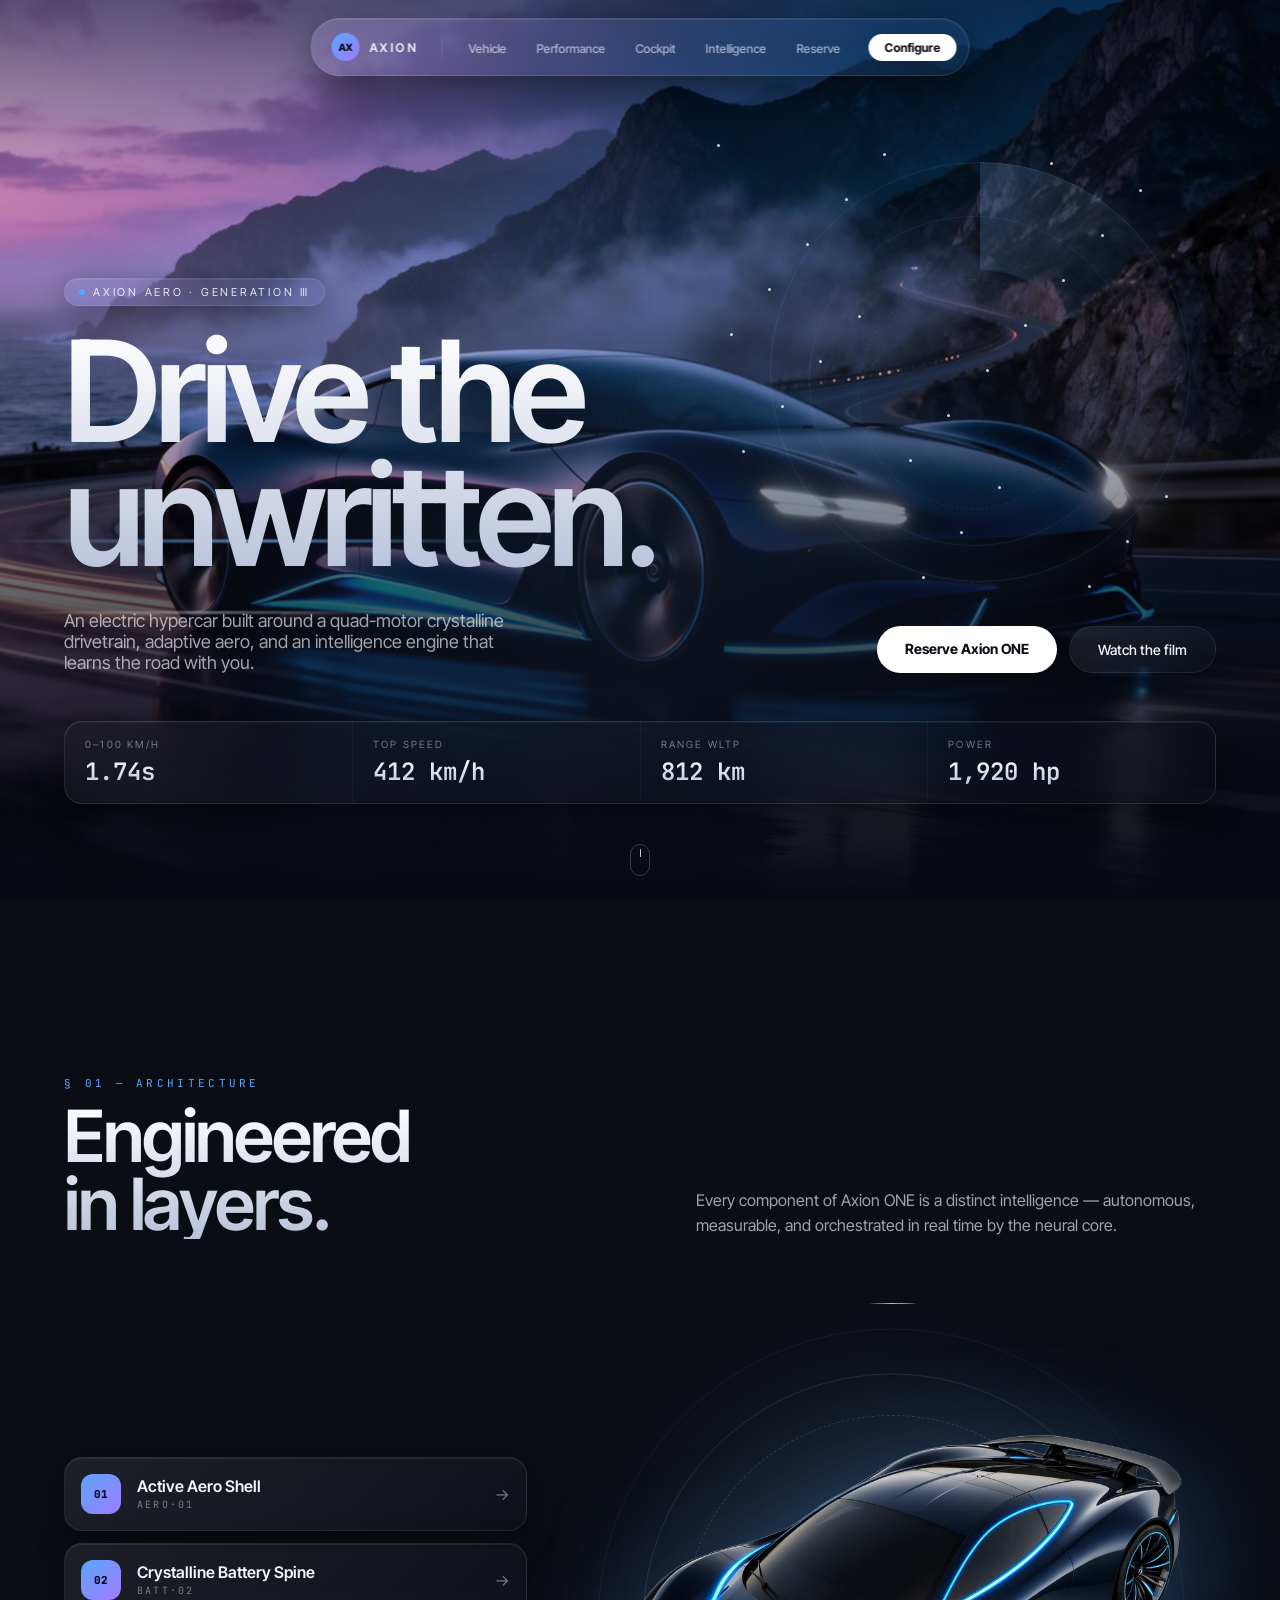
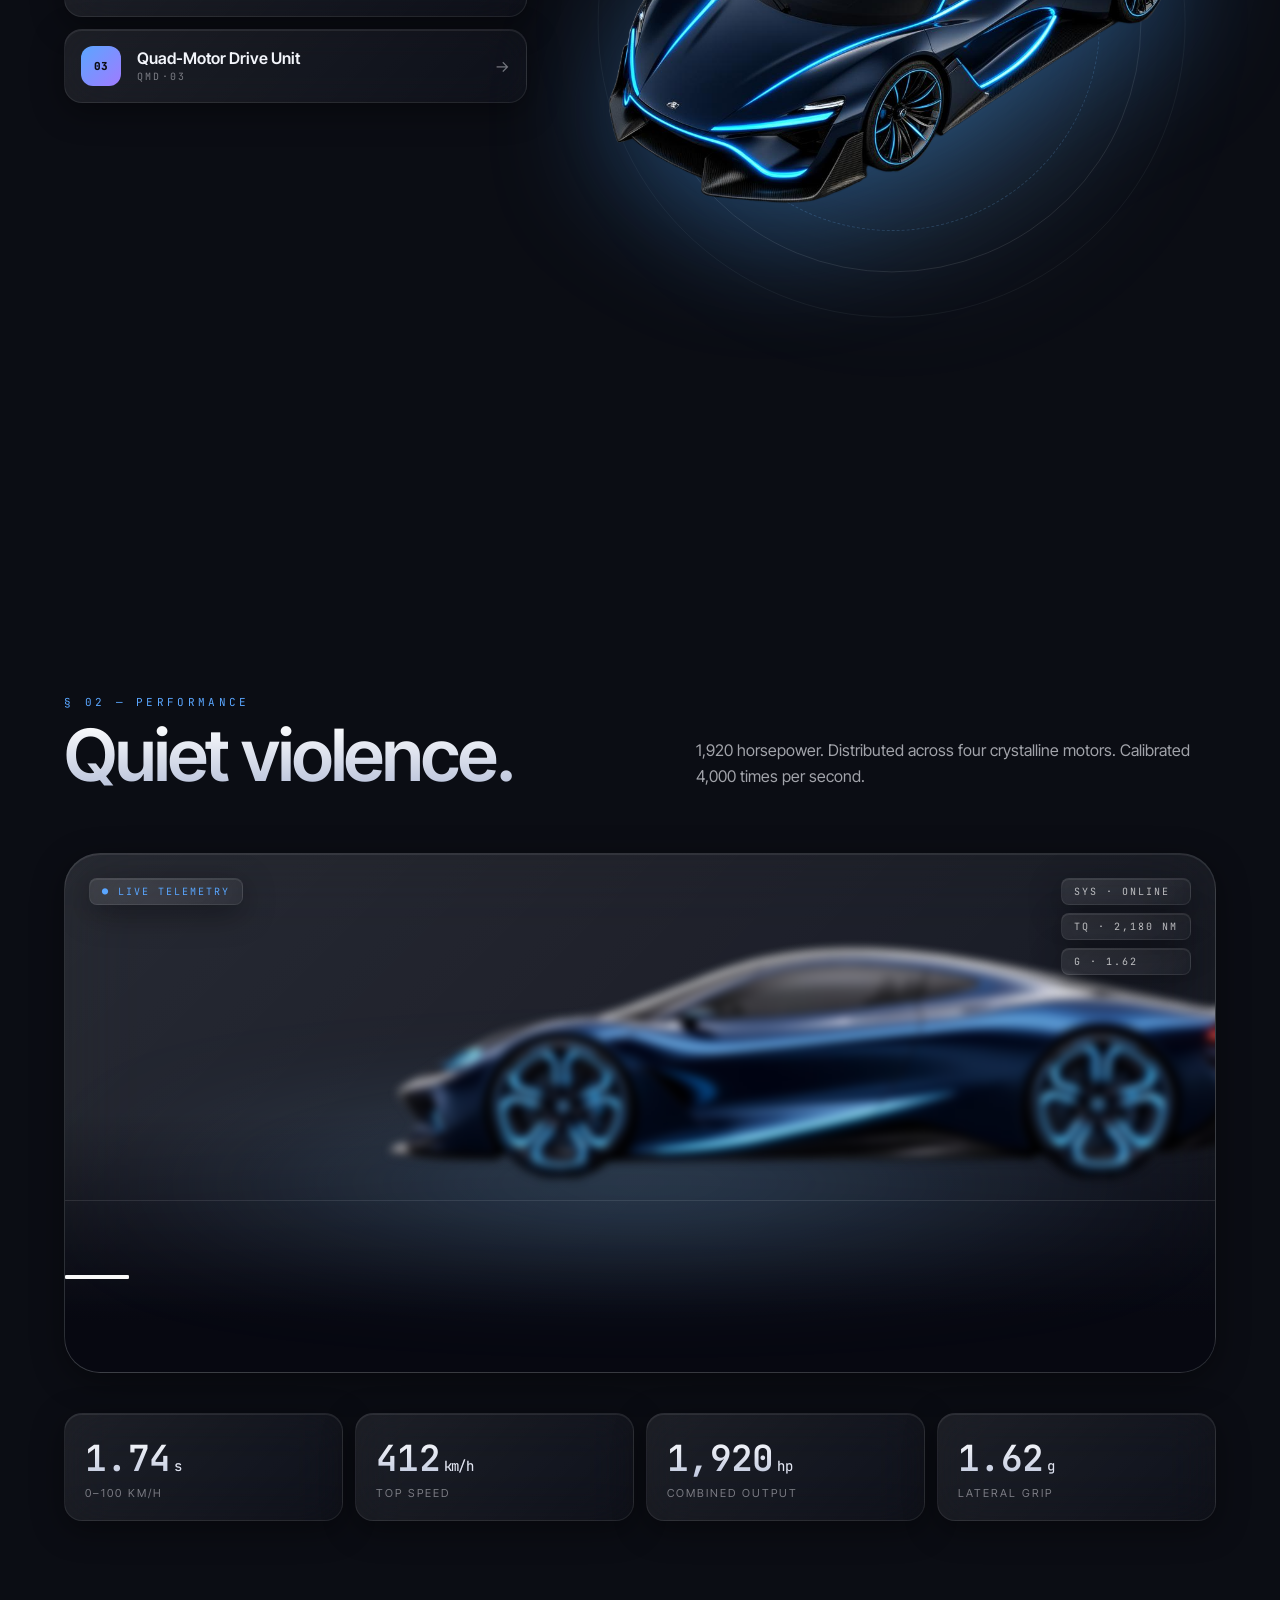
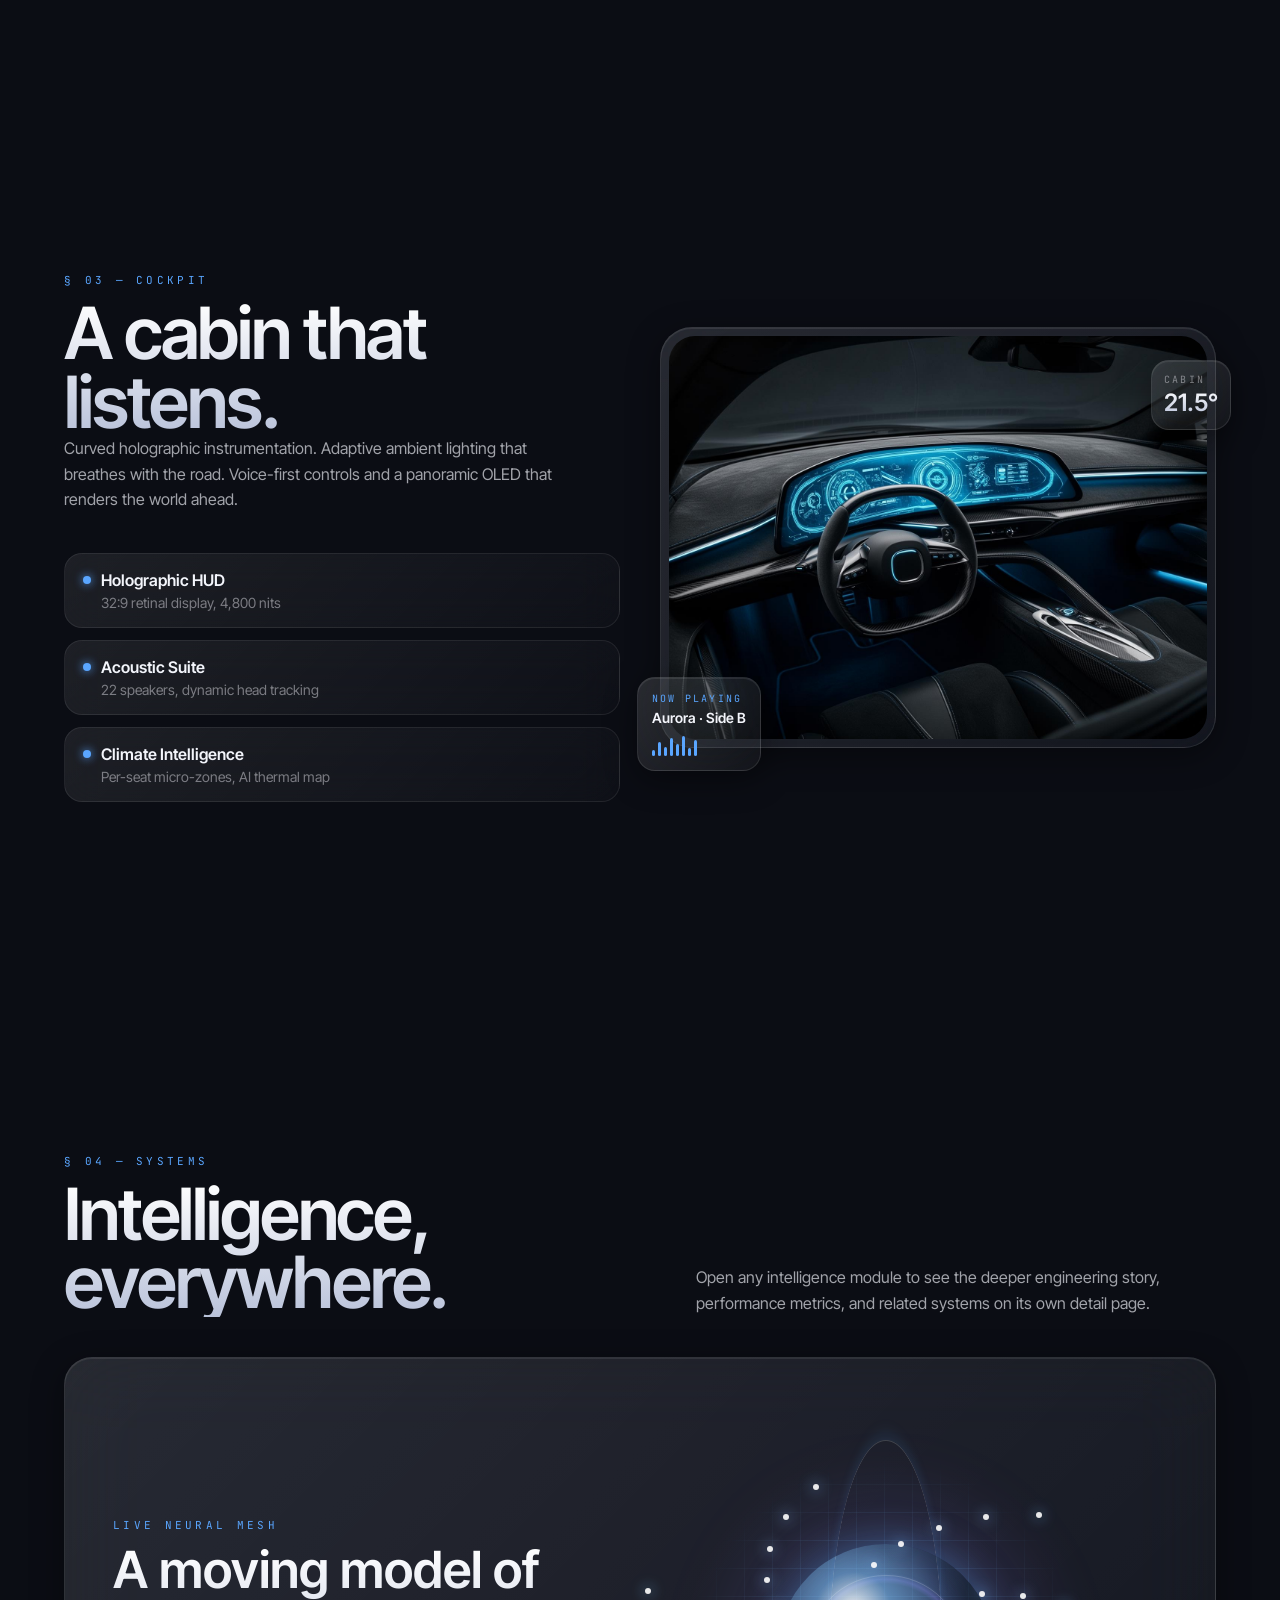
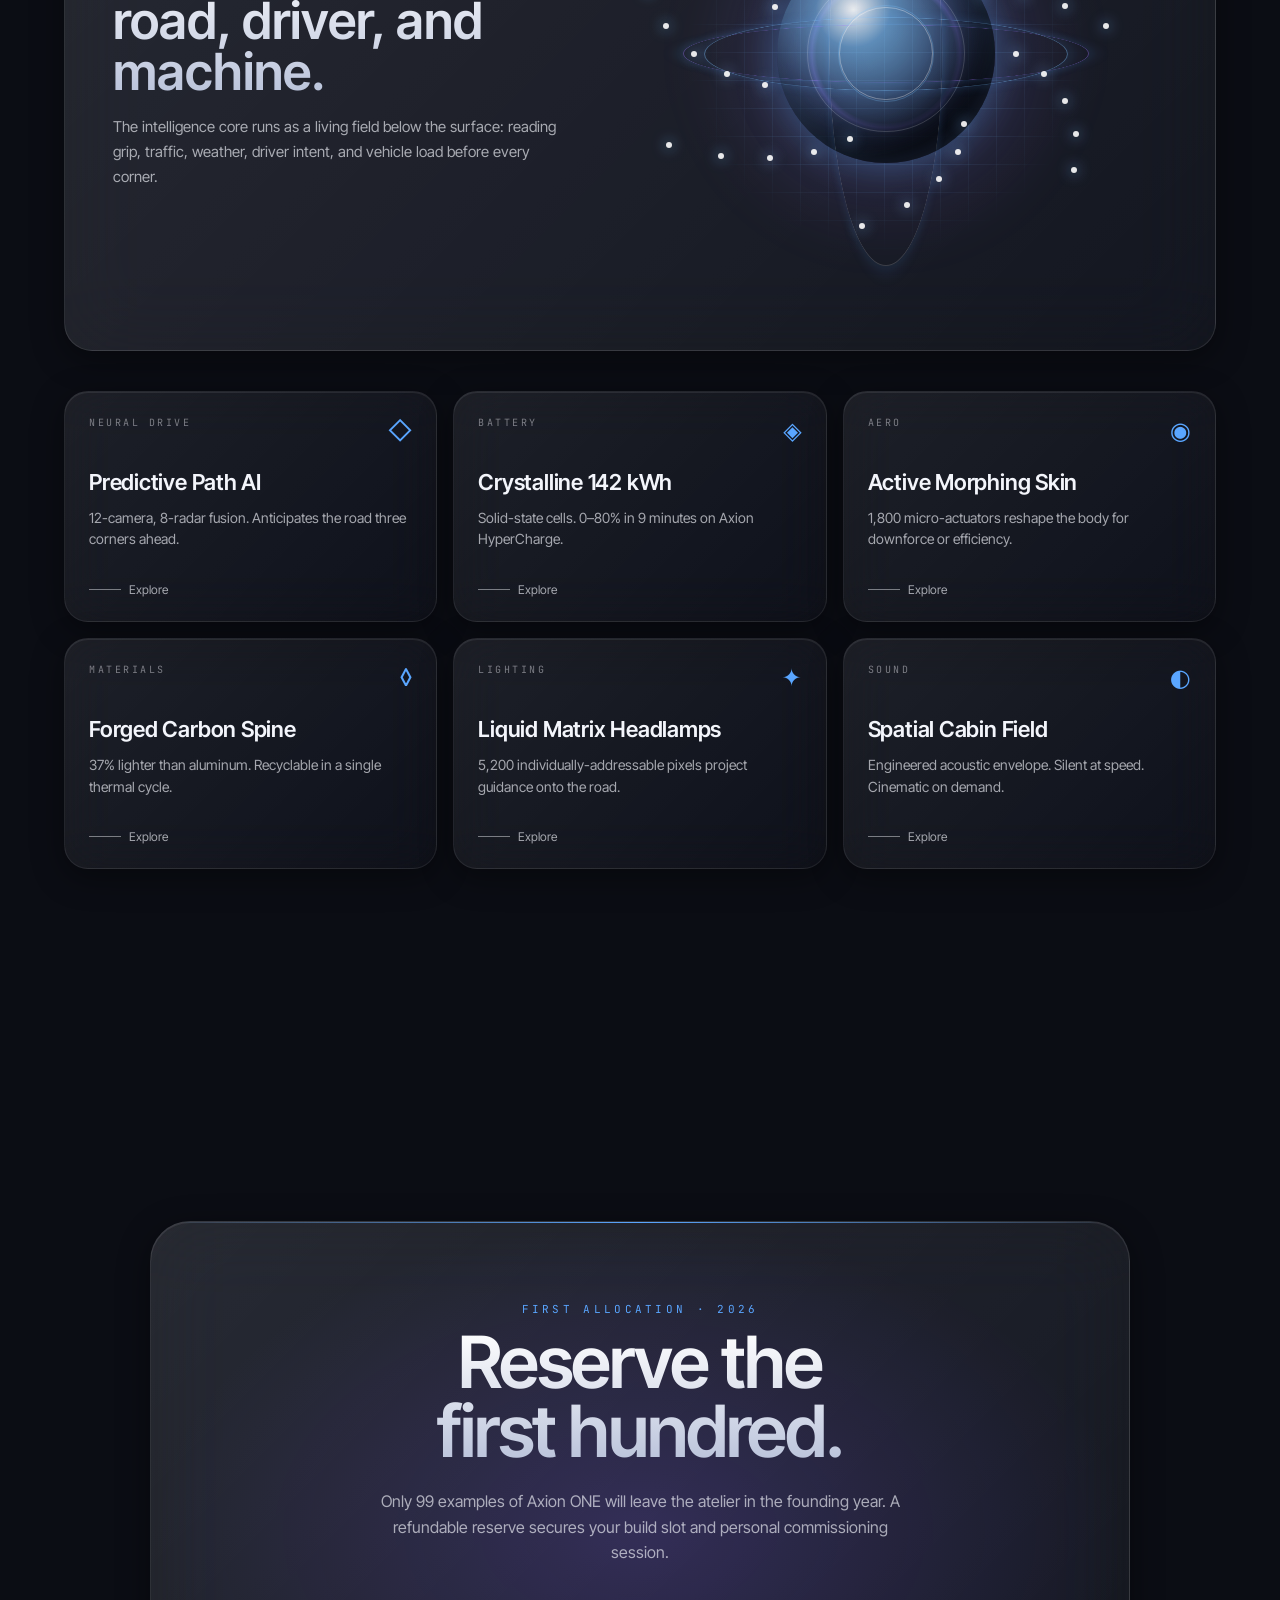
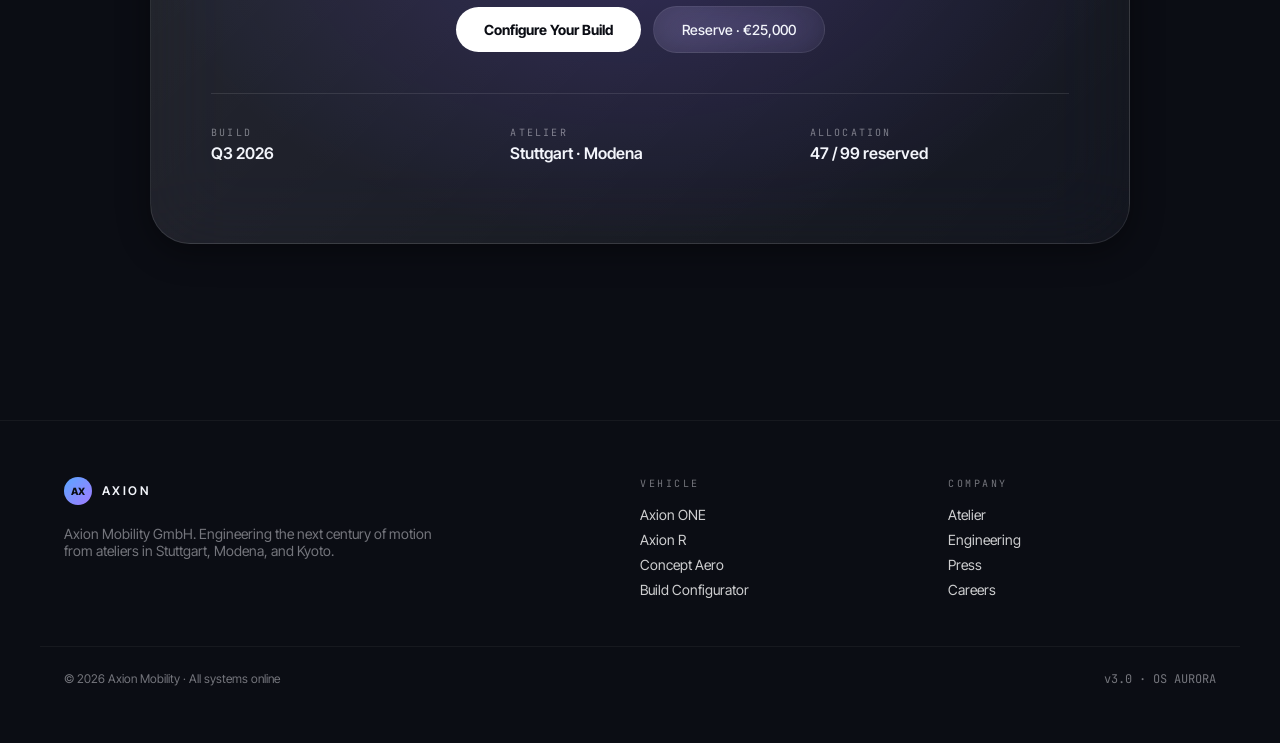
==== index.html @ 9feee69a "Add files via upload" ====
<!DOCTYPE html>
<html lang="en">
<head>
<meta charset="UTF-8" />
<meta name="viewport" content="width=device-width, initial-scale=1.0" />
<title>Axion ONE — The Electric Hypercar of the Next Century</title>
<meta name="description" content="Axion ONE: 1,920 hp quad-motor electric hypercar with adaptive aero, crystalline battery, and a neural drive intelligence engine." />
<meta property="og:title" content="Axion ONE — Drive the Unwritten" />
<meta property="og:description" content="An electric hypercar built around intelligence, motion, and emotion." />
<link rel="preconnect" href="https://fonts.googleapis.com">
<link rel="preconnect" href="https://fonts.gstatic.com" crossorigin>
<link href="https://fonts.googleapis.com/css2?family=Inter+Tight:wght@400;500;600;700;800&family=JetBrains+Mono:wght@400;500&display=swap" rel="stylesheet">
<link rel="stylesheet" href="style.css" />
</head>
<body>

<!-- Atmosphere -->
<div class="atmosphere" aria-hidden="true">
  <div class="aurora aurora-1"></div>
  <div class="aurora aurora-2"></div>
  <div class="orb orb-1"></div>
  <div class="orb orb-2"></div>
  <div class="grid-bg"></div>
  <div class="streak streak-1"></div>
  <div class="streak streak-2"></div>
  <div class="vignette"></div>
  <div class="stars" id="stars"></div>
</div>
<div class="cursor-glow" id="cursorGlow" aria-hidden="true"></div>

<!-- Nav -->
<header class="nav">
  <nav class="nav-inner glass-strong">
    <a class="brand" href="index.html#top">
      <span class="logo">AX</span>
      <span class="brand-name">AXION</span>
    </a>
    <span class="nav-sep"></span>
    <ul class="nav-links">
      <li><a href="index.html#vehicle">Vehicle</a></li>
      <li><a href="index.html#performance">Performance</a></li>
      <li><a href="index.html#cockpit">Cockpit</a></li>
      <li><a href="index.html#intelligence">Intelligence</a></li>
      <li><a href="index.html#reserve">Reserve</a></li>
    </ul>
    <a class="btn-cta" href="configure.html">Configure</a>
    <button class="nav-toggle" type="button" aria-label="Open menu" aria-expanded="false" aria-controls="mobileMenu">
      <span></span><span></span><span></span>
    </button>
  </nav>
  <div class="mobile-menu glass-strong" id="mobileMenu">
    <a href="index.html#vehicle">Vehicle</a>
    <a href="index.html#performance">Performance</a>
    <a href="index.html#cockpit">Cockpit</a>
    <a href="index.html#intelligence">Intelligence</a>
    <a href="index.html#reserve">Reserve</a>
    <a href="configure.html">Configure</a>
  </div>
</header>

<main>

<!-- Hero -->
<section id="top" class="hero">
  <div class="hero-bg">
    <img src="assets/hero-car.jpg" alt="Axion hypercar driving on coastal mountain road at blue hour" />
  </div>
  <div class="hero-overlay"></div>
  <div class="hero-streaks">
    <div class="hstreak hstreak-1"></div>
    <div class="hstreak hstreak-2"></div>
  </div>
  <div class="hero-motion" aria-hidden="true">
    <div class="hero-orbit hero-orbit-1"></div>
    <div class="hero-orbit hero-orbit-2"></div>
    <div class="hero-orbit hero-orbit-3"></div>
    <div class="hero-radar"></div>
    <div class="hero-particles" id="heroParticles"></div>
  </div>
  <div class="hero-content">
    <div class="badge glass">
      <span class="dot"></span>
      Axion Aero · Generation Ⅲ
    </div>
    <h1 class="hero-title text-gradient">Drive the<br/>unwritten.</h1>
    <div class="hero-row">
      <p class="hero-sub">An electric hypercar built around a quad-motor crystalline drivetrain, adaptive aero, and an intelligence engine that learns the road with you.</p>
      <div class="hero-actions">
        <a class="btn-primary" href="#reserve"><span>Reserve Axion ONE</span></a>
        <a class="btn-glass" href="#cockpit">Watch the film</a>
      </div>
    </div>
    <div class="spec-strip glass">
      <div><div class="k">0–100 km/h</div><div class="v text-gradient">1.74s</div></div>
      <div><div class="k">Top Speed</div><div class="v text-gradient">412 km/h</div></div>
      <div><div class="k">Range WLTP</div><div class="v text-gradient">812 km</div></div>
      <div><div class="k">Power</div><div class="v text-gradient">1,920 hp</div></div>
    </div>
  </div>
  <div class="scroll-ind"><span></span></div>
</section>

<!-- Vehicle / Exploded -->
<section id="vehicle" class="section">
  <div class="container">
    <div class="section-head">
      <div>
        <div class="eyebrow">§ 01 — Architecture</div>
        <h2 class="section-title text-gradient">Engineered<br/>in layers.</h2>
      </div>
      <p class="section-sub">Every component of Axion ONE is a distinct intelligence — autonomous, measurable, and orchestrated in real time by the neural core.</p>
    </div>

    <div class="exploded">
      <div class="exploded-list" id="explodedList">
        <!-- populated by script.js -->
      </div>
      <div class="exploded-stage">
        <div class="ring ring-1"></div>
        <div class="ring ring-2"></div>
        <div class="ring ring-3 dashed"></div>
        <div class="ring-glow-bg"></div>
        <div class="chips" id="explodedChips"></div>
        <img class="car-top" src="assets/car-top.png" alt="Top view of Axion hypercar" />
        <div class="scan-line"></div>
      </div>
    </div>
  </div>
</section>

<!-- Performance -->
<section id="performance" class="section">
  <div class="container">
    <div class="section-head">
      <div>
        <div class="eyebrow">§ 02 — Performance</div>
        <h2 class="section-title text-gradient">Quiet violence.</h2>
      </div>
      <p class="section-sub">1,920 horsepower. Distributed across four crystalline motors. Calibrated 4,000 times per second.</p>
    </div>

    <div class="perf-stage glass-strong">
      <div class="road-fade"></div>
      <div class="road-line"></div>
      <div class="road-dashes" id="roadDashes"></div>
      <div class="trail-glow"></div>
      <img class="car-side" src="assets/car-side.png" alt="Axion hypercar in motion" id="carSide" />
      <div class="hud-left glass">● LIVE TELEMETRY</div>
      <div class="hud-right">
        <div class="glass">SYS · ONLINE</div>
        <div class="glass">TQ · 2,180 nm</div>
        <div class="glass">G · 1.62</div>
      </div>
    </div>

    <div class="perf-grid">
      <div class="big-stat glass reveal"><div class="big-num text-gradient">1.74<span>s</span></div><div class="big-label">0–100 km/h</div></div>
      <div class="big-stat glass reveal"><div class="big-num text-gradient">412<span>km/h</span></div><div class="big-label">Top Speed</div></div>
      <div class="big-stat glass reveal"><div class="big-num text-gradient">1,920<span>hp</span></div><div class="big-label">Combined Output</div></div>
      <div class="big-stat glass reveal"><div class="big-num text-gradient">1.62<span>g</span></div><div class="big-label">Lateral Grip</div></div>
    </div>
  </div>
</section>

<!-- Cockpit -->
<section id="cockpit" class="section">
  <div class="container two-col">
    <div class="reveal">
      <div class="eyebrow">§ 03 — Cockpit</div>
      <h2 class="section-title text-gradient">A cabin that<br/>listens.</h2>
      <p class="section-sub">Curved holographic instrumentation. Adaptive ambient lighting that breathes with the road. Voice-first controls and a panoramic OLED that renders the world ahead.</p>
      <ul class="bullets">
        <li><strong>Holographic HUD</strong><span>32:9 retinal display, 4,800 nits</span></li>
        <li><strong>Acoustic Suite</strong><span>22 speakers, dynamic head tracking</span></li>
        <li><strong>Climate Intelligence</strong><span>Per-seat micro-zones, AI thermal map</span></li>
      </ul>
    </div>
    <div class="cockpit-vis glass-strong reveal">
      <img src="assets/cockpit.jpg" alt="Axion ONE cockpit interior" />
      <div class="float-chip chip-bl glass-strong">
        <div class="chip-k">Now Playing</div>
        <div class="chip-v">Aurora · Side B</div>
        <div class="bars">
          <span></span><span></span><span></span><span></span><span></span><span></span><span></span><span></span>
        </div>
      </div>
      <div class="float-chip chip-tr glass-strong">
        <div class="chip-k muted">Cabin</div>
        <div class="chip-temp text-gradient">21.5°</div>
      </div>
    </div>
  </div>
</section>

<!-- Intelligence -->
<section id="intelligence" class="section">
  <div class="container">
    <div class="section-head">
      <div>
        <div class="eyebrow">§ 04 — Systems</div>
        <h2 class="section-title text-gradient">Intelligence,<br/>everywhere.</h2>
      </div>
      <p class="section-sub">Open any intelligence module to see the deeper engineering story, performance metrics, and related systems on its own detail page.</p>
    </div>
    <div class="intelligence-showcase glass-strong reveal">
      <div class="core-copy">
        <div class="eyebrow">Live Neural Mesh</div>
        <h3 class="core-title text-gradient">A moving model of road, driver, and machine.</h3>
        <p>The intelligence core runs as a living field below the surface: reading grip, traffic, weather, driver intent, and vehicle load before every corner.</p>
      </div>
      <div class="neural-core" aria-hidden="true">
        <div class="core-halo"></div>
        <div class="core-grid"></div>
        <div class="core-sphere"></div>
        <div class="core-ring core-ring-1"></div>
        <div class="core-ring core-ring-2"></div>
        <div class="core-ring core-ring-3"></div>
        <div class="core-nodes" id="coreNodes"></div>
        <div class="core-pulse"></div>
      </div>
    </div>
    <div class="grid-3 systems" id="systemsGrid"><!-- populated by script.js --></div>
  </div>
</section>

<!-- Reserve -->
<section id="reserve" class="section">
  <div class="container">
    <div class="reserve-card glass-strong reveal">
      <div class="eyebrow center">First Allocation · 2026</div>
      <h2 class="section-title text-gradient center">Reserve the<br/>first hundred.</h2>
      <p class="section-sub center">Only 99 examples of Axion ONE will leave the atelier in the founding year. A refundable reserve secures your build slot and personal commissioning session.</p>
      <div class="reserve-actions">
        <a class="btn-primary" href="configure.html"><span>Configure Your Build</span></a>
        <a class="btn-glass" href="configure.html">Reserve · €25,000</a>
      </div>
      <div class="reserve-meta">
        <div><div class="k">Build</div><div class="v">Q3 2026</div></div>
        <div><div class="k">Atelier</div><div class="v">Stuttgart · Modena</div></div>
        <div><div class="k">Allocation</div><div class="v">47 / 99 reserved</div></div>
      </div>
    </div>
  </div>
</section>

</main>

<footer class="footer">
  <div class="container footer-grid">
    <div>
      <div class="brand"><span class="logo">AX</span><span class="brand-name">AXION</span></div>
      <p class="muted">Axion Mobility GmbH. Engineering the next century of motion from ateliers in Stuttgart, Modena, and Kyoto.</p>
    </div>
    <div>
      <div class="footer-h">Vehicle</div>
      <ul><li><a href="index.html#top">Axion ONE</a></li><li><a href="index.html#performance">Axion R</a></li><li><a href="system.html?slug=aero">Concept Aero</a></li><li><a href="configure.html">Build Configurator</a></li></ul>
    </div>
    <div>
      <div class="footer-h">Company</div>
      <ul><li><a href="index.html#reserve">Atelier</a></li><li><a href="index.html#vehicle">Engineering</a></li><li><a href="index.html#cockpit">Press</a></li><li><a href="index.html#reserve">Careers</a></li></ul>
    </div>
  </div>
  <div class="container footer-bot">
    <div>© 2026 Axion Mobility · All systems online</div>
    <div class="mono">v3.0 · OS AURORA</div>
  </div>
</footer>

<script src="script.js"></script>
</body>
</html>
---- style.css ----
/* ============= Axion ONE — Static Stylesheet ============= */
:root{
  --bg:#0b0d14;
  --bg-2:#0f1220;
  --fg:#f3f5fb;
  --muted:rgba(243,245,251,.65);
  --muted-2:rgba(243,245,251,.45);
  --border:rgba(255,255,255,.08);
  --electric:#5aa6ff;
  --electric-glow:#7ec4ff;
  --violet:#a07bff;
  --grad-text:linear-gradient(180deg,#fff 0%, #b9c2da 100%);
  --grad-electric:linear-gradient(135deg,#5aa6ff 0%, #a07bff 100%);
  --grad-glass:linear-gradient(135deg,rgba(255,255,255,.08) 0%, rgba(255,255,255,.02) 100%);
  --shadow-glass:0 8px 32px rgba(0,0,0,.4), inset 0 1px 0 rgba(255,255,255,.08);
}

*{box-sizing:border-box;margin:0;padding:0}
html,body{background:var(--bg);color:var(--fg);font-family:"Inter Tight",system-ui,sans-serif;-webkit-font-smoothing:antialiased;overflow-x:hidden;scroll-behavior:smooth}
body{
  background:
    radial-gradient(ellipse at 20% 0%, rgba(96,80,200,.35), transparent 60%),
    radial-gradient(ellipse at 80% 100%, rgba(60,140,220,.30), transparent 55%),
    linear-gradient(180deg,#0b0d14 0%,#070811 100%);
  background-attachment:fixed;
  min-height:100vh;
}
img{display:block;max-width:100%}
a{color:inherit;text-decoration:none}
ul{list-style:none}
button{font:inherit;cursor:pointer;border:0;background:transparent;color:inherit}
::selection{background:var(--electric);color:#000}
::-webkit-scrollbar{width:8px;height:8px}
::-webkit-scrollbar-thumb{background:rgba(255,255,255,.08);border-radius:8px}
::-webkit-scrollbar-thumb:hover{background:var(--electric)}

.container{max-width:1200px;margin:0 auto;padding:0 24px}
.mono{font-family:"JetBrains Mono",ui-monospace,monospace}
.muted{color:var(--muted)}

/* ---- Glass primitives ---- */
.glass{
  background:var(--grad-glass);
  backdrop-filter:blur(24px) saturate(140%);
  -webkit-backdrop-filter:blur(24px) saturate(140%);
  border:1px solid var(--border);
  box-shadow:var(--shadow-glass);
}
.glass-strong{
  background:linear-gradient(135deg,rgba(255,255,255,.12) 0%, rgba(255,255,255,.04) 100%);
  backdrop-filter:blur(40px) saturate(160%);
  -webkit-backdrop-filter:blur(40px) saturate(160%);
  border:1px solid rgba(255,255,255,.10);
  box-shadow:var(--shadow-glass);
}
.text-gradient{
  background:var(--grad-text);
  -webkit-background-clip:text;background-clip:text;color:transparent;
}

/* ---- Atmosphere ---- */
.atmosphere{position:fixed;inset:0;z-index:-10;pointer-events:none;overflow:hidden}
.aurora{position:absolute;border-radius:50%;filter:blur(60px);opacity:.55;animation:aurora 30s linear infinite}
.aurora-1{top:-30%;left:-20%;width:120vh;height:120vh;background:radial-gradient(circle,rgba(120,90,230,.45),transparent 60%)}
.aurora-2{bottom:-30%;right:-20%;width:110vh;height:110vh;background:radial-gradient(circle,rgba(80,160,230,.45),transparent 60%);animation-direction:reverse}
.orb{position:absolute;border-radius:50%;filter:blur(60px);opacity:.45;animation:drift 18s ease-in-out infinite}
.orb-1{top:25%;right:20%;width:280px;height:280px;background:rgba(90,166,255,.18)}
.orb-2{bottom:25%;left:18%;width:380px;height:380px;background:rgba(160,123,255,.18);animation-delay:-6s}
.grid-bg{
  position:absolute;inset:0;opacity:.07;
  background-image:linear-gradient(rgba(255,255,255,.5) 1px,transparent 1px),linear-gradient(90deg,rgba(255,255,255,.5) 1px,transparent 1px);
  background-size:80px 80px;
  -webkit-mask-image:radial-gradient(ellipse at center,#000 30%,transparent 70%);
          mask-image:radial-gradient(ellipse at center,#000 30%,transparent 70%);
}
.streak{position:absolute;height:1px;left:0;width:33%;background:linear-gradient(90deg,transparent,var(--electric),transparent);animation:streak 6s linear infinite}
.streak-1{top:33%}
.streak-2{top:66%;width:25%;background:linear-gradient(90deg,transparent,var(--violet),transparent);animation-delay:-3s}
.vignette{position:absolute;inset:0;background:radial-gradient(ellipse at center,transparent 40%,rgba(7,8,17,.85) 100%)}
.stars{position:absolute;inset:0}
.stars span{position:absolute;width:1px;height:1px;border-radius:50%;background:#fff;box-shadow:0 0 4px #fff;opacity:.6;animation:pulse-glow 3s ease-in-out infinite}
.cursor-glow{
  position:fixed;left:0;top:0;width:400px;height:400px;border-radius:50%;
  background:radial-gradient(circle,rgba(126,196,255,.32),transparent 60%);
  filter:blur(40px);pointer-events:none;z-index:-5;opacity:.7;
}
@media (max-width:768px){.cursor-glow{display:none}}

/* ---- Nav ---- */
.nav{position:fixed;top:18px;left:50%;transform:translateX(-50%);z-index:50;width:max-content;max-width:calc(100% - 16px)}
.nav-inner{display:flex;align-items:center;gap:8px;border-radius:999px;padding:8px 12px 8px 8px}
.brand{display:flex;align-items:center;gap:10px;padding:6px 12px;border-radius:999px}
.logo{display:grid;place-items:center;width:28px;height:28px;border-radius:999px;background:var(--grad-electric);color:#0b0d14;font-weight:800;font-size:10px}
.brand-name{font-size:12px;font-weight:600;letter-spacing:.2em}
.nav-sep{display:none;width:1px;height:20px;background:rgba(255,255,255,.1);margin:0 4px}
.nav-links{display:none;align-items:center;gap:2px}
.nav-links a{position:relative;padding:6px 14px;border-radius:999px;font-size:12px;font-weight:500;color:var(--muted);transition:color .2s}
.nav-links a:hover{color:var(--fg);background:radial-gradient(60% 60% at 50% 50%,rgba(126,196,255,.22),transparent)}
.btn-cta{margin-left:6px;padding:6px 16px;border-radius:999px;background:#fff;color:#0b0d14;font-size:12px;font-weight:700;transition:transform .2s}
.btn-cta:hover{transform:scale(1.04)}
.nav-toggle{display:grid;place-items:center;gap:3px;width:32px;height:32px;border-radius:999px;border:1px solid rgba(255,255,255,.1);background:rgba(255,255,255,.05);margin-left:2px}
.nav-toggle span{display:block;width:14px;height:1px;border-radius:999px;background:rgba(255,255,255,.82);transition:transform .2s,opacity .2s}
.nav-toggle[aria-expanded="true"] span:nth-child(1){transform:translateY(4px) rotate(45deg)}
.nav-toggle[aria-expanded="true"] span:nth-child(2){opacity:0}
.nav-toggle[aria-expanded="true"] span:nth-child(3){transform:translateY(-4px) rotate(-45deg)}
.mobile-menu{position:absolute;top:calc(100% + 10px);right:0;width:min(320px,calc(100vw - 32px));padding:8px;border-radius:22px;display:grid;gap:2px;opacity:0;pointer-events:none;transform:translateY(-8px);transition:opacity .2s,transform .2s}
.mobile-menu.open{opacity:1;pointer-events:auto;transform:translateY(0)}
.mobile-menu a{display:block;padding:12px 14px;border-radius:16px;font-size:14px;font-weight:600;color:var(--muted)}
.mobile-menu a:hover{color:var(--fg);background:rgba(255,255,255,.06)}
@media (min-width:768px){.nav-sep,.nav-links{display:flex}.nav-toggle,.mobile-menu{display:none}}
@media (max-width:420px){.brand-name{display:none}.btn-cta{padding:6px 12px}}

/* ---- Buttons ---- */
.btn-primary{position:relative;overflow:hidden;display:inline-block;border-radius:999px;background:#fff;color:#0b0d14;padding:14px 28px;font-size:14px;font-weight:700;transition:transform .2s}
.btn-primary span{position:relative;z-index:2}
.btn-primary::after{content:"";position:absolute;inset:0;background:var(--grad-electric);transform:translateX(-100%);transition:transform .5s}
.btn-primary:hover{transform:scale(1.03)}
.btn-primary:hover::after{transform:translateX(0)}
.btn-glass{display:inline-block;border-radius:999px;padding:14px 28px;font-size:14px;font-weight:500;background:var(--grad-glass);border:1px solid var(--border);backdrop-filter:blur(20px);transition:background .2s}
.btn-glass:hover{background:rgba(255,255,255,.08)}

/* ---- Hero ---- */
.hero{position:relative;height:100vh;min-height:680px;overflow:hidden}
.hero-bg{position:absolute;inset:0}
.hero-bg img{width:100%;height:100%;object-fit:cover;transform:scale(1.05)}
.hero-overlay{position:absolute;inset:0;background:
  linear-gradient(180deg,rgba(7,8,17,.55) 0%,transparent 30%,rgba(7,8,17,.7) 70%,#070811 100%),
  radial-gradient(ellipse at 50% 100%,rgba(90,166,255,.35),transparent 60%);
}
.hero-streaks{position:absolute;inset:0;overflow:hidden;pointer-events:none}
.hstreak{position:absolute;left:0;height:2px;background:linear-gradient(90deg,transparent,var(--electric-glow),transparent);filter:blur(1px);animation:streak 6s linear infinite}
.hstreak-1{top:60%;width:40%}
.hstreak-2{top:68%;height:1px;width:33%;background:linear-gradient(90deg,transparent,#fff,transparent);animation-delay:-2.4s}
.hero-motion{
  position:absolute;
  inset:0;
  z-index:1;
  pointer-events:none;
  overflow:hidden;
}
.hero-orbit{
  position:absolute;
  right:7%;
  top:18%;
  width:min(34vw,420px);
  aspect-ratio:1/1;
  border-radius:50%;
  border:1px solid rgba(126,196,255,.18);
  box-shadow:0 0 40px rgba(90,166,255,.12), inset 0 0 28px rgba(126,196,255,.08);
  opacity:.72;
}
.hero-orbit-1{animation:hero-orbit 18s linear infinite}
.hero-orbit-2{width:min(26vw,330px);right:11%;top:24%;border-color:rgba(160,123,255,.20);animation:hero-orbit 12s linear infinite reverse}
.hero-orbit-3{width:min(18vw,230px);right:15%;top:31%;border-style:dashed;animation:hero-orbit 9s linear infinite}
.hero-radar{
  position:absolute;
  right:7%;
  top:18%;
  width:min(34vw,420px);
  aspect-ratio:1/1;
  border-radius:50%;
  background:conic-gradient(from 0deg,rgba(126,196,255,.28),transparent 18%,transparent 100%);
  -webkit-mask-image:radial-gradient(circle,transparent 34%,#000 35%,#000 72%,transparent 73%);
          mask-image:radial-gradient(circle,transparent 34%,#000 35%,#000 72%,transparent 73%);
  animation:hero-radar 5.5s linear infinite;
  opacity:.64;
}
.hero-particles{position:absolute;inset:0}
.hero-dot{
  position:absolute;
  width:3px;
  height:3px;
  border-radius:50%;
  background:rgba(255,255,255,.8);
  box-shadow:0 0 14px rgba(126,196,255,.95);
  animation:hero-float 5s ease-in-out infinite;
  animation-delay:var(--d);
}
.hero-content{position:relative;z-index:2;max-width:1200px;margin:0 auto;padding:0 24px;height:100%;display:flex;flex-direction:column;justify-content:flex-end;padding-bottom:96px}
.badge{display:inline-flex;align-items:center;gap:8px;padding:6px 14px;border-radius:999px;font-size:11px;text-transform:uppercase;letter-spacing:.25em;color:rgba(255,255,255,.85);width:max-content;margin-bottom:24px}
.dot{width:6px;height:6px;border-radius:50%;background:var(--electric);box-shadow:0 0 12px var(--electric)}
.hero-title{font-size:clamp(3.5rem,11vw,11rem);line-height:.88;letter-spacing:-.04em;font-weight:600}
.hero-row{display:flex;flex-direction:column;gap:24px;margin-top:32px;align-items:flex-start}
.hero-sub{max-width:460px;color:var(--muted);font-size:18px}
.hero-actions{display:flex;gap:12px;flex-wrap:wrap}
.spec-strip{display:grid;grid-template-columns:repeat(2,1fr);gap:1px;border-radius:18px;overflow:hidden;margin-top:48px}
.spec-strip>div{background:rgba(7,8,17,.4);padding:16px 20px}
.spec-strip .k{font-size:10px;text-transform:uppercase;letter-spacing:.22em;color:var(--muted-2)}
.spec-strip .v{margin-top:6px;font-family:"JetBrains Mono",monospace;font-size:24px;font-weight:600}
@media (min-width:768px){
  .hero-row{flex-direction:row;justify-content:space-between;align-items:flex-end}
  .spec-strip{grid-template-columns:repeat(4,1fr)}
}
@media (max-width:760px){
  .hero-orbit,.hero-radar{right:-18%;top:12%;width:320px}
  .hero-orbit-2{right:-10%;top:18%;width:240px}
  .hero-orbit-3{right:4%;top:25%;width:170px}
}
.scroll-ind{position:absolute;bottom:24px;left:50%;transform:translateX(-50%);z-index:3}
.scroll-ind div,.scroll-ind{display:flex;justify-content:center}
.scroll-ind{width:20px;height:32px;border-radius:999px;border:1px solid rgba(255,255,255,.2);padding:4px}
.scroll-ind span{display:block;width:1px;height:8px;background:rgba(255,255,255,.8);border-radius:999px;animation:float-y 2.4s ease-in-out infinite}

/* ---- Sections ---- */
section[id]{scroll-margin-top:104px}
.section{position:relative;padding:128px 0}
@media (min-width:768px){.section{padding:176px 0}}
.section-head{display:flex;flex-direction:column;gap:24px;margin-bottom:64px;align-items:flex-start}
@media (min-width:768px){.section-head{flex-direction:row;align-items:flex-end;justify-content:space-between;gap:40px}}
.eyebrow{font-family:"JetBrains Mono",monospace;font-size:11px;text-transform:uppercase;letter-spacing:.3em;color:var(--electric);margin-bottom:12px}
.eyebrow.center{text-align:center}
.section-title{font-size:clamp(2.5rem,7vw,4.5rem);line-height:.95;letter-spacing:-.03em;font-weight:600}
.section-title.center{text-align:center}
.section-sub{color:var(--muted);max-width:520px;font-size:16px;line-height:1.6}
.section-sub.center{margin:24px auto 0;text-align:center}
.section-sub.max-w{max-width:680px;margin-top:16px}

/* Reveal */
.reveal{opacity:0;transform:translateY(40px);transition:opacity .9s cubic-bezier(.22,1,.36,1),transform .9s cubic-bezier(.22,1,.36,1)}
.reveal.in{opacity:1;transform:none}

/* ---- Exploded ---- */
.exploded{display:grid;grid-template-columns:1fr;gap:40px;align-items:center}
@media (min-width:1024px){.exploded{grid-template-columns:1fr 1.4fr}}
.exploded-list{display:flex;flex-direction:column;gap:12px;order:2}
@media (min-width:1024px){.exploded-list{order:1}}
.ex-row{display:flex;align-items:center;justify-content:space-between;padding:16px;border-radius:18px;transition:background .2s}
.ex-row:hover{background:rgba(255,255,255,.06)}
.ex-num{display:grid;place-items:center;width:40px;height:40px;border-radius:12px;background:var(--grad-electric);color:#0b0d14;font-family:"JetBrains Mono",monospace;font-size:11px;font-weight:800;margin-right:16px;flex-shrink:0}
.ex-row>div:nth-child(2){flex:1}
.ex-label{font-weight:600}
.ex-id{font-family:"JetBrains Mono",monospace;font-size:10px;text-transform:uppercase;letter-spacing:.22em;color:var(--muted-2);margin-top:2px}
.ex-arrow{color:var(--muted-2)}
.exploded-stage{position:relative;aspect-ratio:1/1;width:100%;max-width:640px;margin:0 auto;order:1}
@media (min-width:1024px){.exploded-stage{order:2}}
.ring-glow-bg{position:absolute;inset:0;border-radius:50%;background:radial-gradient(circle,rgba(126,196,255,.5),transparent 65%);filter:blur(60px);opacity:.5}
.ring{position:absolute;top:50%;left:50%;transform:translate(-50%,-50%);border-radius:50%;border:1px solid rgba(255,255,255,.1)}
.ring-1{width:78%;height:78%;animation:spin-slow 30s linear infinite}
.ring-2{width:92%;height:92%;border-color:rgba(255,255,255,.05)}
.ring-3{width:65%;height:65%;border-color:rgba(126,196,255,.2)}
.ring.dashed{border-style:dashed}
.car-top{position:absolute;inset:0;margin:auto;width:100%;height:100%;object-fit:contain;filter:drop-shadow(0 30px 60px rgba(60,140,220,.4));transition:transform .4s ease-out}
.chips{position:absolute;inset:0}
.chip{position:absolute;left:50%;top:50%;padding:8px 12px;border-radius:12px;animation:float-y 6s ease-in-out infinite;transform:translate(-50%,-50%) translate(calc(var(--tx) * var(--p,0)), calc(var(--ty) * var(--p,0))) rotate(calc(var(--r) * var(--p,0)));opacity:var(--p,0);transition:opacity .3s}
.chip-id{font-family:"JetBrains Mono",monospace;font-size:9px;text-transform:uppercase;letter-spacing:.22em;color:var(--electric)}
.chip-label{font-size:12px;font-weight:500;margin-top:2px}
.scan-line{position:absolute;inset:0;border-radius:50%;overflow:hidden;pointer-events:none}
.scan-line::before{content:"";position:absolute;left:0;right:0;height:1px;background:linear-gradient(90deg,transparent,var(--electric-glow),transparent);animation:scan 4s linear infinite}

/* ---- Performance ---- */
.perf-stage{position:relative;height:420px;border-radius:36px;overflow:hidden;margin-bottom:40px}
@media (min-width:768px){.perf-stage{height:520px}}
.road-fade{position:absolute;left:0;right:0;bottom:0;height:50%;background:linear-gradient(180deg,transparent,#070811 80%)}
.road-line{position:absolute;left:0;right:0;bottom:33%;height:1px;background:rgba(255,255,255,.1)}
.road-dashes{position:absolute;left:0;right:0;bottom:18%;height:4px;overflow:hidden}
.road-dashes span{position:absolute;height:4px;width:64px;border-radius:999px;background:rgba(255,255,255,.3);animation:streak 1.6s linear infinite;left:0;bottom:0}
.trail-glow{position:absolute;left:0;right:0;bottom:25%;height:120px;filter:blur(60px);background:radial-gradient(ellipse at center,rgba(126,196,255,.5),transparent 70%)}
.car-side{position:absolute;bottom:12%;left:50%;width:80%;transform:translateX(-50%);object-fit:contain;will-change:transform,filter}
.hud-left{position:absolute;left:24px;top:24px;padding:6px 12px;border-radius:8px;font-family:"JetBrains Mono",monospace;font-size:10px;text-transform:uppercase;letter-spacing:.2em;color:var(--electric)}
.hud-right{position:absolute;right:24px;top:24px;display:grid;gap:8px;font-family:"JetBrains Mono",monospace;font-size:10px;text-transform:uppercase;letter-spacing:.2em;color:rgba(255,255,255,.7)}
.hud-right .glass{padding:6px 12px;border-radius:8px}
.perf-grid{display:grid;grid-template-columns:repeat(2,1fr);gap:12px}
@media (min-width:768px){.perf-grid{grid-template-columns:repeat(4,1fr)}}
.big-stat{padding:20px;border-radius:18px}
.big-num{font-family:"JetBrains Mono",monospace;font-size:36px;font-weight:600;letter-spacing:-.02em;display:flex;align-items:baseline;gap:4px}
.big-num span{font-size:14px;color:var(--muted-2);font-weight:400}
.big-label{font-size:11px;text-transform:uppercase;letter-spacing:.18em;color:var(--muted-2);margin-top:4px}

/* ---- Cockpit ---- */
.two-col{display:grid;grid-template-columns:1fr;gap:40px;align-items:center}
@media (min-width:1024px){.two-col{grid-template-columns:1fr 1fr}}
.bullets{display:flex;flex-direction:column;gap:12px;margin-top:40px}
.bullets li{display:flex;flex-direction:column;gap:4px;padding:16px;border-radius:18px;background:var(--grad-glass);border:1px solid var(--border);position:relative;padding-left:36px;backdrop-filter:blur(20px)}
.bullets li::before{content:"";position:absolute;left:18px;top:22px;width:8px;height:8px;border-radius:50%;background:var(--electric);box-shadow:0 0 10px var(--electric)}
.bullets li strong{font-weight:600}
.bullets li span{font-size:14px;color:var(--muted-2)}
.cockpit-vis{position:relative;border-radius:32px;padding:8px;overflow:visible}
.cockpit-vis>img{width:100%;aspect-ratio:4/3;object-fit:cover;border-radius:26px}
.float-chip{position:absolute;border-radius:18px;padding:14px}
.chip-bl{bottom:-24px;left:-24px}
.chip-tr{top:32px;right:-16px;padding:12px}
.chip-k{font-family:"JetBrains Mono",monospace;font-size:10px;text-transform:uppercase;letter-spacing:.22em;color:var(--electric)}
.chip-k.muted{color:var(--muted-2)}
.chip-v{margin-top:4px;font-size:14px;font-weight:600}
.chip-temp{margin-top:2px;font-size:24px;font-weight:600}
.bars{display:flex;align-items:flex-end;gap:3px;margin-top:8px;height:22px}
.bars span{display:block;width:3px;border-radius:999px;background:var(--electric);animation:bar 1.2s ease-in-out infinite}
.bars span:nth-child(1){height:6px;animation-delay:0s}
.bars span:nth-child(2){height:14px;animation-delay:.1s}
.bars span:nth-child(3){height:9px;animation-delay:.2s}
.bars span:nth-child(4){height:18px;animation-delay:.3s}
.bars span:nth-child(5){height:12px;animation-delay:.4s}
.bars span:nth-child(6){height:20px;animation-delay:.5s}
.bars span:nth-child(7){height:8px;animation-delay:.6s}
.bars span:nth-child(8){height:16px;animation-delay:.7s}
@keyframes bar{0%,100%{opacity:.5;transform:scaleY(.6)}50%{opacity:1;transform:scaleY(1)}}

/* ---- Intelligence Cards ---- */
.grid-3{display:grid;grid-template-columns:1fr;gap:16px}
@media (min-width:768px){.grid-3{grid-template-columns:repeat(2,1fr)}}
@media (min-width:1024px){.grid-3{grid-template-columns:repeat(3,1fr)}}
.card{padding:24px;border-radius:24px;display:block;position:relative;overflow:hidden;transition:transform .5s}
.sys-card:hover{transform:translateY(-4px)}
.sys-card::after{content:"";position:absolute;right:-40px;top:-40px;width:160px;height:160px;border-radius:50%;background:rgba(90,166,255,0);filter:blur(60px);transition:background .7s}
.sys-card:hover::after{background:rgba(90,166,255,.3)}
.sys-head{position:relative;display:flex;justify-content:space-between;align-items:flex-start}
.sys-tag{font-family:"JetBrains Mono",monospace;font-size:10px;text-transform:uppercase;letter-spacing:.25em;color:var(--muted-2)}
.sys-glyph{font-size:24px;color:var(--electric)}
.card h3{position:relative;margin-top:24px;font-size:22px;font-weight:600;letter-spacing:-.01em}
.card p{position:relative;margin-top:12px;font-size:14px;color:var(--muted);line-height:1.55}
.sys-explore{position:relative;margin-top:32px;display:flex;align-items:center;gap:8px;font-size:12px;color:var(--muted)}
.sys-line{display:block;width:32px;height:1px;background:var(--muted-2);transition:width .3s,background .3s}
.sys-card:hover .sys-line{width:56px;background:var(--electric)}

/* ---- Intelligence Motion Core ---- */
.intelligence-showcase{
  display:grid;
  grid-template-columns:1fr;
  gap:32px;
  align-items:center;
  min-height:360px;
  border-radius:28px;
  padding:28px;
  margin:-24px 0 40px;
  overflow:hidden;
}
@media (min-width:900px){
  .intelligence-showcase{grid-template-columns:.9fr 1.1fr;padding:36px 48px}
}
.core-copy{position:relative;z-index:2;max-width:480px}
.core-title{font-size:clamp(2rem,4vw,3.6rem);line-height:1;font-weight:600}
.core-copy p{margin-top:18px;color:var(--muted);font-size:15px;line-height:1.65}
.neural-core{
  position:relative;
  width:min(100%,520px);
  aspect-ratio:1/1;
  justify-self:center;
  display:grid;
  place-items:center;
  isolation:isolate;
}
.core-halo{
  position:absolute;
  width:76%;
  height:76%;
  border-radius:50%;
  background:radial-gradient(circle,rgba(126,196,255,.34),rgba(160,123,255,.12) 38%,transparent 72%);
  filter:blur(22px);
  animation:core-breathe 5s ease-in-out infinite;
}
.core-grid{
  position:absolute;
  inset:12%;
  border-radius:50%;
  opacity:.42;
  background:
    linear-gradient(rgba(126,196,255,.24) 1px,transparent 1px),
    linear-gradient(90deg,rgba(126,196,255,.20) 1px,transparent 1px);
  background-size:28px 28px;
  -webkit-mask-image:radial-gradient(circle,#000 42%,transparent 72%);
          mask-image:radial-gradient(circle,#000 42%,transparent 72%);
  animation:neural-drift 12s linear infinite;
}
.core-sphere{
  position:absolute;
  width:42%;
  height:42%;
  border-radius:50%;
  background:
    radial-gradient(circle at 35% 30%,rgba(255,255,255,.9),rgba(126,196,255,.55) 18%,rgba(90,166,255,.16) 42%,rgba(7,8,17,.88) 72%),
    radial-gradient(circle at 50% 50%,transparent 45%,rgba(160,123,255,.26) 48%,transparent 52%);
  box-shadow:
    0 0 42px rgba(90,166,255,.38),
    inset 0 0 34px rgba(126,196,255,.18),
    inset -16px -18px 36px rgba(0,0,0,.55);
  animation:core-breathe 4.8s ease-in-out infinite;
}
.core-sphere::before,
.core-sphere::after{
  content:"";
  position:absolute;
  inset:14%;
  border-radius:50%;
  border:1px solid rgba(255,255,255,.16);
}
.core-sphere::after{inset:28%;border-color:rgba(126,196,255,.28)}
.core-ring{
  position:absolute;
  width:70%;
  height:30%;
  border-radius:50%;
  border:1px solid rgba(126,196,255,.42);
  transform-style:preserve-3d;
  box-shadow:0 0 22px rgba(90,166,255,.18);
}
.core-ring-1{transform:rotateX(62deg) rotateZ(0deg);animation:ring-one 9s linear infinite}
.core-ring-2{width:78%;height:36%;border-color:rgba(160,123,255,.36);transform:rotateX(72deg) rotateZ(0deg);animation:ring-two 13s linear infinite}
.core-ring-3{width:58%;height:82%;border-color:rgba(255,255,255,.16);transform:rotateY(68deg) rotateZ(0deg);animation:ring-three 11s linear infinite}
.core-nodes{position:absolute;inset:0;animation:neural-spin 18s linear infinite}
.core-node{
  position:absolute;
  left:var(--x);
  top:var(--y);
  width:6px;
  height:6px;
  border-radius:50%;
  background:rgba(255,255,255,.9);
  box-shadow:0 0 14px rgba(126,196,255,.95);
  transform:translate(-50%,-50%);
  animation:node-pulse 2.8s ease-in-out infinite;
  animation-delay:var(--d);
}
.core-pulse{
  position:absolute;
  width:18%;
  height:18%;
  border-radius:50%;
  border:1px solid rgba(255,255,255,.34);
  animation:pulse-sweep 3.2s ease-out infinite;
}

/* ---- Reserve ---- */
.reserve-card{position:relative;padding:40px 24px;border-radius:40px;text-align:center;overflow:hidden;max-width:980px;margin:0 auto}
@media (min-width:768px){.reserve-card{padding:80px 60px}}
.reserve-card::before{content:"";position:absolute;inset:0;z-index:-1;background:radial-gradient(ellipse at center,rgba(120,90,230,.4),transparent 70%);opacity:.6}
.reserve-card::after{content:"";position:absolute;left:0;right:0;top:0;height:1px;background:linear-gradient(90deg,transparent,var(--electric),transparent)}
.reserve-actions{display:flex;flex-direction:column;gap:12px;justify-content:center;align-items:center;margin-top:40px}
@media (min-width:640px){.reserve-actions{flex-direction:row}}
.reserve-meta{display:grid;grid-template-columns:repeat(3,1fr);gap:16px;border-top:1px solid rgba(255,255,255,.1);padding-top:32px;margin-top:40px;text-align:left}
@media (min-width:768px){.reserve-meta{gap:40px}}
.reserve-meta .k{font-family:"JetBrains Mono",monospace;font-size:10px;text-transform:uppercase;letter-spacing:.22em;color:var(--muted-2)}
.reserve-meta .v{margin-top:4px;font-size:14px;font-weight:600}
@media (min-width:768px){.reserve-meta .v{font-size:16px}}

/* ---- Footer ---- */
.footer{position:relative;border-top:1px solid rgba(255,255,255,.05);padding:56px 0}
.footer-grid{display:grid;grid-template-columns:1fr;gap:40px}
@media (min-width:768px){.footer-grid{grid-template-columns:2fr 1fr 1fr}}
.footer .brand{padding:0;display:inline-flex;margin-bottom:20px}
.footer .muted{max-width:380px;font-size:14px;color:var(--muted-2)}
.footer-h{font-family:"JetBrains Mono",monospace;font-size:10px;text-transform:uppercase;letter-spacing:.25em;color:var(--muted-2)}
.footer ul{margin-top:16px;display:flex;flex-direction:column;gap:8px;font-size:14px}
.footer ul a{color:rgba(255,255,255,.8);transition:color .2s}
.footer ul a:hover{color:var(--electric)}
.footer-bot{margin-top:48px;padding-top:24px;border-top:1px solid rgba(255,255,255,.05);display:flex;flex-direction:column;gap:12px;font-size:12px;color:var(--muted-2)}
@media (min-width:768px){.footer-bot{flex-direction:row;justify-content:space-between;align-items:center}}

/* ---- System detail page ---- */
.system-page{padding:140px 0 96px}
.back-link{display:inline-block;margin-bottom:32px;font-size:13px;color:var(--muted);transition:color .2s}
.back-link:hover{color:var(--electric)}
.metrics-grid{display:grid;grid-template-columns:repeat(2,1fr);gap:12px;margin-top:48px}
@media (min-width:768px){.metrics-grid{grid-template-columns:repeat(4,1fr)}}
.metric{padding:20px;border-radius:18px}
.metric .k{font-family:"JetBrains Mono",monospace;font-size:10px;text-transform:uppercase;letter-spacing:.22em;color:var(--muted-2)}
.metric .v{margin-top:6px;font-family:"JetBrains Mono",monospace;font-size:22px;font-weight:600}
.sys-sections{display:grid;grid-template-columns:1fr;gap:16px;margin-top:48px}
@media (min-width:768px){.sys-sections{grid-template-columns:repeat(3,1fr)}}
.sys-section{padding:28px;border-radius:24px}
.sys-section h3{font-size:18px;font-weight:600}
.sys-section p{margin-top:12px;font-size:14px;color:var(--muted);line-height:1.6}
.other-sys{margin-top:96px}
.other-sys .eyebrow{margin-bottom:24px}

/* ---- Configurator ---- */
.config-page{padding-top:128px}
.config-hero{padding:40px 0 48px}
.config-hero-grid{display:grid;grid-template-columns:1fr;gap:28px;align-items:end}
@media (min-width:900px){.config-hero-grid{grid-template-columns:1.2fr .8fr}}
.config-hero-stats{display:grid;grid-template-columns:1fr;gap:1px;border-radius:22px;overflow:hidden}
@media (min-width:640px){.config-hero-stats{grid-template-columns:repeat(3,1fr)}}
.config-hero-stats>div{padding:18px;background:rgba(7,8,17,.34)}
.config-hero-stats .k{display:block;font-family:"JetBrains Mono",monospace;font-size:10px;text-transform:uppercase;letter-spacing:.22em;color:var(--muted-2);margin-bottom:6px}
.config-hero-stats strong{font-size:18px;font-weight:600}
.config-section{padding:24px 0 128px}
.config-studio{display:grid;grid-template-columns:1fr;gap:20px;align-items:start}
@media (min-width:1080px){.config-studio{grid-template-columns:minmax(0,1.05fr) minmax(380px,.95fr)}}
.config-preview{position:relative;border-radius:30px;padding:24px;overflow:hidden}
@media (min-width:1080px){.config-preview{position:sticky;top:104px}}
.config-preview::before{
  content:"";
  position:absolute;
  inset:-30% -10% auto;
  height:55%;
  background:radial-gradient(ellipse at center,rgba(90,166,255,.24),transparent 68%);
  pointer-events:none;
}
.preview-top{position:relative;display:flex;justify-content:space-between;gap:16px;align-items:flex-start}
.preview-top h2{font-size:clamp(1.7rem,3vw,2.6rem);font-weight:600}
.build-code{padding:8px 10px;border-radius:10px;background:rgba(255,255,255,.06);border:1px solid var(--border);font-size:11px;color:rgba(255,255,255,.72);white-space:nowrap}
.preview-stage{position:relative;min-height:360px;display:grid;place-items:center;margin:18px 0 10px;overflow:hidden;border-radius:24px;background:linear-gradient(180deg,rgba(255,255,255,.04),rgba(255,255,255,.015))}
.preview-glow{position:absolute;width:62%;height:42%;border-radius:50%;background:var(--paint,#dce8f2);opacity:.22;filter:blur(58px);transition:background .25s}
.preview-scan{position:absolute;inset:0;background:linear-gradient(90deg,transparent,rgba(126,196,255,.22),transparent);animation:config-scan 4.5s linear infinite}
.exterior-preview,.interior-preview{position:absolute;inset:0;display:grid;place-items:center;transition:opacity .35s ease,transform .35s ease}
.interior-preview{opacity:0;pointer-events:none;transform:translateY(18px) scale(.98)}
.config-studio[data-view="interior"] .exterior-preview{opacity:0;pointer-events:none;transform:translateY(-18px) scale(.98)}
.config-studio[data-view="interior"] .interior-preview{opacity:1;transform:none}
.config-studio[data-view="interior"] .preview-glow{background:var(--interior,#111318);opacity:.28}
.config-car{position:relative;z-index:2;width:min(96%,720px);filter:drop-shadow(0 34px 54px rgba(0,0,0,.56))}
.paint-wash{position:absolute;z-index:3;width:min(96%,720px);height:42%;background:var(--paint,#dce8f2);opacity:.30;mix-blend-mode:color;border-radius:46% 46% 36% 36%;filter:blur(7px);transition:background .25s,opacity .25s}
.config-interior{position:relative;z-index:2;width:100%;height:100%;object-fit:cover;filter:contrast(1.05) saturate(1.08)}
.interior-wash{
  position:absolute;
  inset:0;
  z-index:3;
  background:
    linear-gradient(135deg,var(--interior,#111318) 0%,transparent 58%),
    radial-gradient(ellipse at 72% 36%,var(--interior,#111318),transparent 54%);
  opacity:.46;
  mix-blend-mode:overlay;
  transition:background .25s,opacity .25s;
}
.interior-chip{position:absolute;z-index:4;left:18px;bottom:18px;border-radius:16px;padding:12px 14px}
.interior-chip span{display:block;font-family:"JetBrains Mono",monospace;font-size:9px;text-transform:uppercase;letter-spacing:.2em;color:var(--muted-2)}
.interior-chip strong{display:block;margin-top:5px;font-size:15px;font-weight:600}
@media (max-width:640px){.preview-stage{min-height:260px}.interior-chip{left:12px;right:12px;bottom:12px}}
.preview-meta{display:grid;grid-template-columns:repeat(2,1fr);gap:10px;margin-top:18px}
@media (min-width:640px){.preview-meta{grid-template-columns:repeat(4,1fr)}}
.preview-meta>div{padding:14px;border-radius:16px;background:rgba(255,255,255,.045);border:1px solid var(--border)}
.preview-meta span,.price-bar span{display:block;font-family:"JetBrains Mono",monospace;font-size:9px;text-transform:uppercase;letter-spacing:.2em;color:var(--muted-2)}
.preview-meta strong{display:block;margin-top:6px;font-size:14px;font-weight:600}
.price-bar{display:flex;flex-direction:column;gap:18px;align-items:flex-start;justify-content:space-between;margin-top:18px;padding-top:20px;border-top:1px solid rgba(255,255,255,.08)}
@media (min-width:640px){.price-bar{flex-direction:row;align-items:center}}
.price-bar strong{display:block;margin-top:4px;font-family:"JetBrains Mono",monospace;font-size:clamp(1.7rem,4vw,2.4rem);font-weight:600}
.config-controls{display:grid;gap:16px}
.config-panel{padding:22px;border-radius:24px}
.panel-head{display:flex;gap:14px;align-items:flex-start;margin-bottom:18px}
.step{display:grid;place-items:center;width:38px;height:38px;border-radius:12px;background:var(--grad-electric);color:#070811;font-size:11px;font-weight:800;flex:0 0 auto}
.panel-head h3{font-size:20px;font-weight:600}
.panel-head p{margin-top:4px;color:var(--muted-2);font-size:14px;line-height:1.45}
.option-grid{display:grid;grid-template-columns:1fr;gap:10px}
@media (min-width:560px){.option-grid{grid-template-columns:repeat(2,1fr)}.package-options{grid-template-columns:1fr}}
.option-card{position:relative;text-align:left;padding:16px;border-radius:18px;border:1px solid rgba(255,255,255,.08);background:rgba(255,255,255,.035);color:var(--fg);transition:transform .2s,border-color .2s,background .2s}
.option-card:hover{transform:translateY(-2px);background:rgba(255,255,255,.06)}
.option-card.is-active{border-color:rgba(126,196,255,.72);background:linear-gradient(135deg,rgba(90,166,255,.15),rgba(255,255,255,.045));box-shadow:0 0 26px rgba(90,166,255,.12)}
.option-card strong{display:block;margin-top:10px;font-size:15px;font-weight:600}
.package-options .option-card strong{margin-top:0}
.option-card small{display:block;margin-top:5px;color:var(--muted-2);font-size:12px;line-height:1.45}
.swatch{display:block;width:34px;height:34px;border-radius:50%;background:var(--swatch);border:1px solid rgba(255,255,255,.34);box-shadow:inset 0 0 14px rgba(255,255,255,.18),0 0 18px rgba(0,0,0,.22)}
.swatch.split{background:linear-gradient(135deg,var(--swatch) 0 50%,var(--swatch-2) 50% 100%)}

/* ---- Keyframes ---- */
@keyframes drift{0%,100%{transform:translate3d(0,0,0)}50%{transform:translate3d(40px,-30px,0)}}
@keyframes aurora{0%,100%{transform:translate(-10%,-10%) rotate(0deg)}50%{transform:translate(10%,10%) rotate(180deg)}}
@keyframes pulse-glow{0%,100%{opacity:.4}50%{opacity:1}}
@keyframes scan{0%{transform:translateY(-100%)}100%{transform:translateY(100%)}}
@keyframes float-y{0%,100%{transform:translate(-50%,-50%) translate(calc(var(--tx,0px)*var(--p,0)),calc(var(--ty,0px)*var(--p,0))) rotate(calc(var(--r,0deg)*var(--p,0)))}50%{transform:translate(-50%,-50%) translate(calc(var(--tx,0px)*var(--p,0)),calc(var(--ty,0px)*var(--p,0) - 12px)) rotate(calc(var(--r,0deg)*var(--p,0)))}}
.scroll-ind span{animation:float-y2 2.4s ease-in-out infinite}
@keyframes float-y2{0%,100%{transform:translateY(0)}50%{transform:translateY(8px)}}
@keyframes streak{0%{transform:translateX(-100%);opacity:0}20%{opacity:1}100%{transform:translateX(100vw);opacity:0}}
@keyframes spin-slow{to{transform:translate(-50%,-50%) rotate(360deg)}}
@keyframes hero-orbit{to{transform:rotate(360deg)}}
@keyframes hero-radar{to{transform:rotate(360deg)}}
@keyframes hero-float{0%,100%{transform:translate3d(0,0,0);opacity:.22}50%{transform:translate3d(14px,-18px,0);opacity:1}}
@keyframes config-scan{0%{transform:translateX(-120%);opacity:0}20%{opacity:.7}100%{transform:translateX(120%);opacity:0}}
@keyframes neural-spin{to{transform:rotate(360deg)}}
@keyframes ring-one{to{transform:rotateX(62deg) rotateZ(360deg)}}
@keyframes ring-two{to{transform:rotateX(72deg) rotateZ(-360deg)}}
@keyframes ring-three{to{transform:rotateY(68deg) rotateZ(360deg)}}
@keyframes neural-drift{to{background-position:56px 56px}}
@keyframes core-breathe{0%,100%{transform:scale(.96);opacity:.74}50%{transform:scale(1.04);opacity:1}}
@keyframes node-pulse{0%,100%{opacity:.34;filter:blur(.2px)}50%{opacity:1;filter:blur(0)}}
@keyframes pulse-sweep{0%{transform:scale(.6);opacity:.72}100%{transform:scale(3.5);opacity:0}}
@media (prefers-reduced-motion:reduce){
  .hero-orbit,.hero-radar,.hero-dot,
  .preview-scan,
  .core-halo,.core-grid,.core-sphere,.core-ring,.core-nodes,.core-node,.core-pulse{animation:none}
}
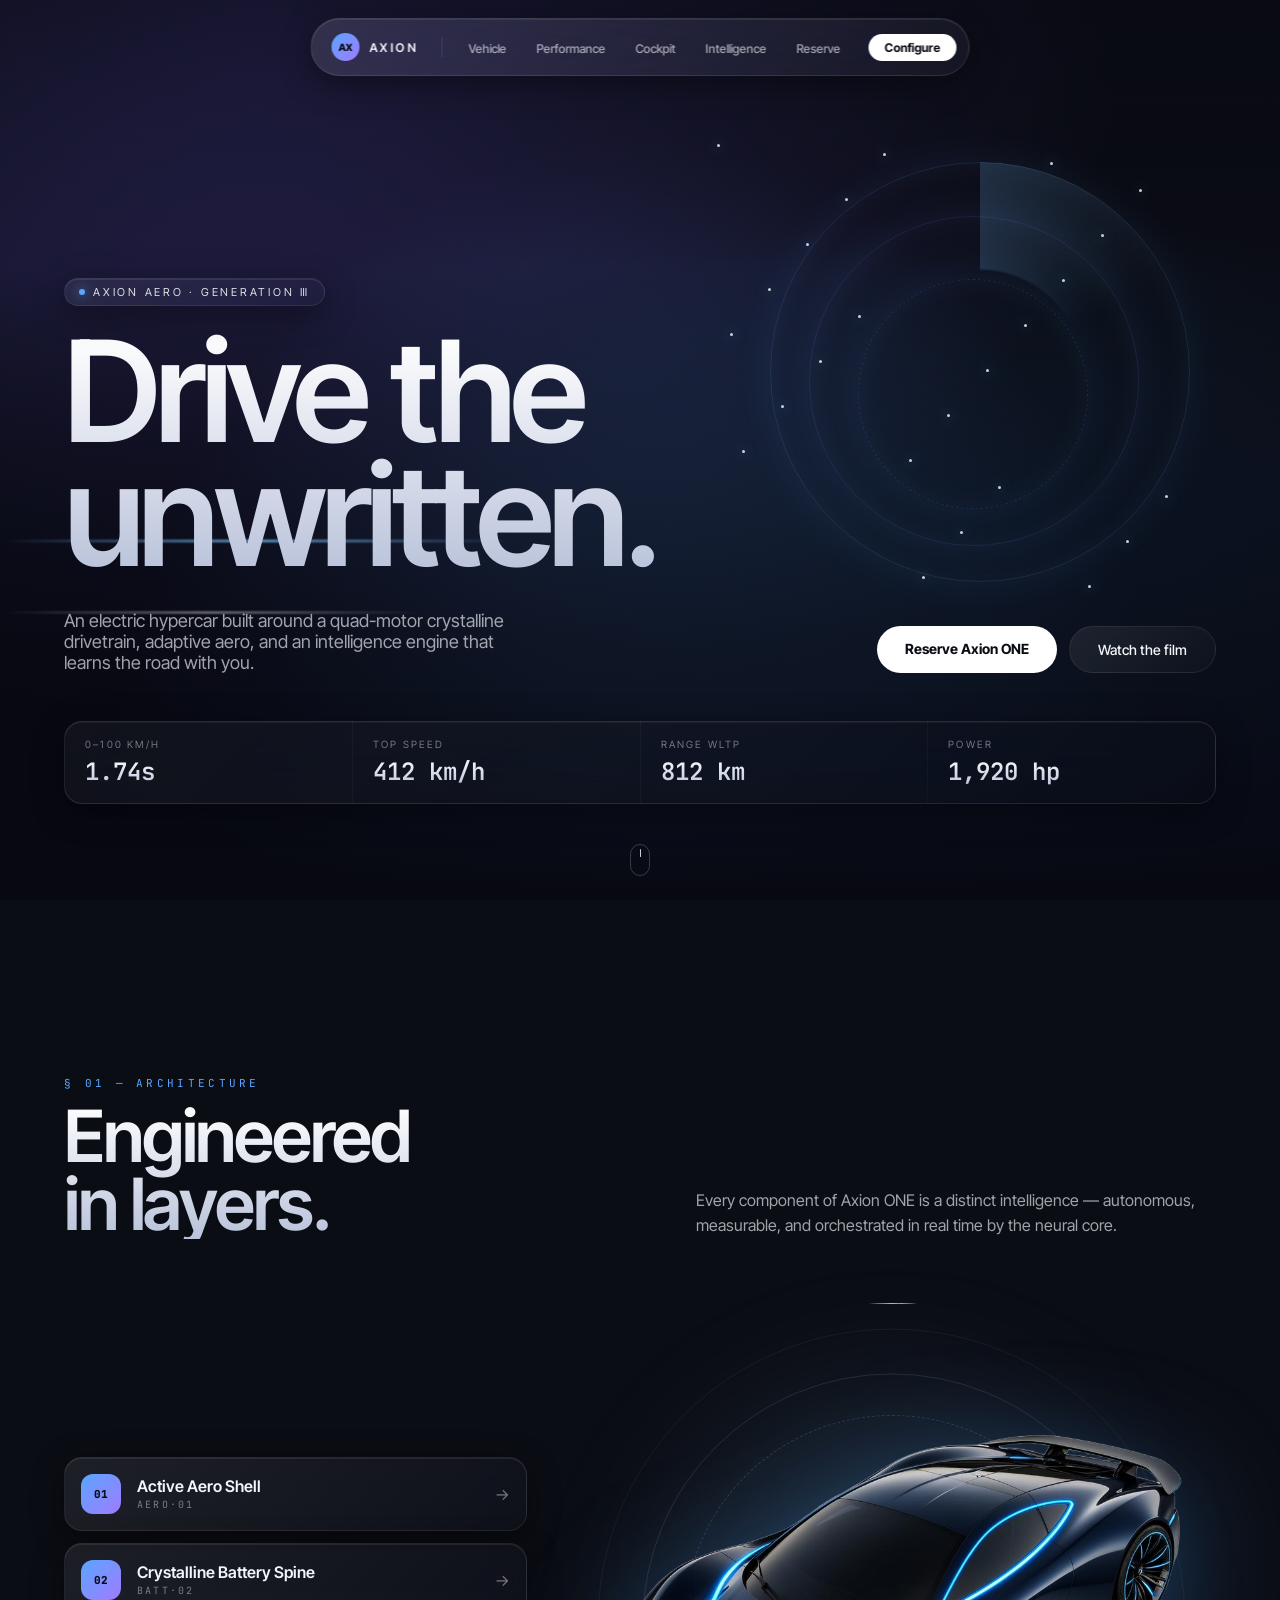
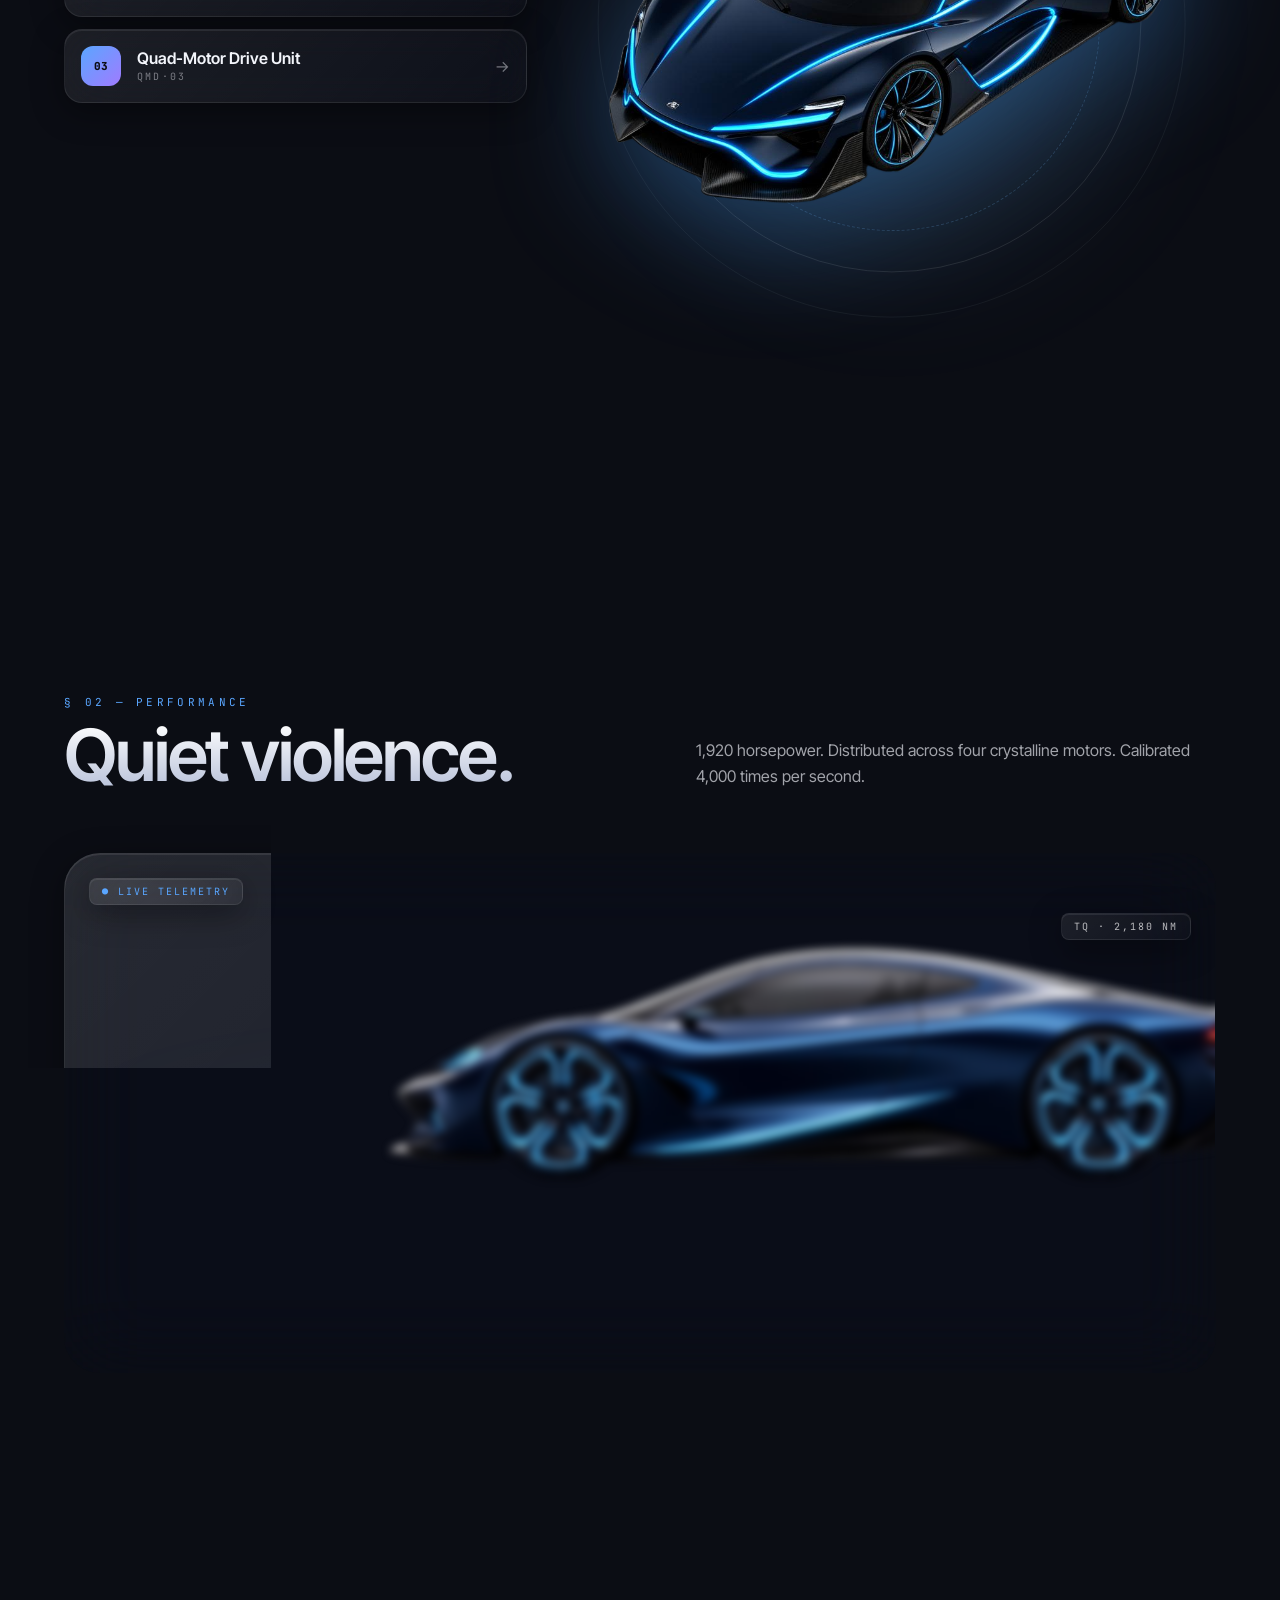
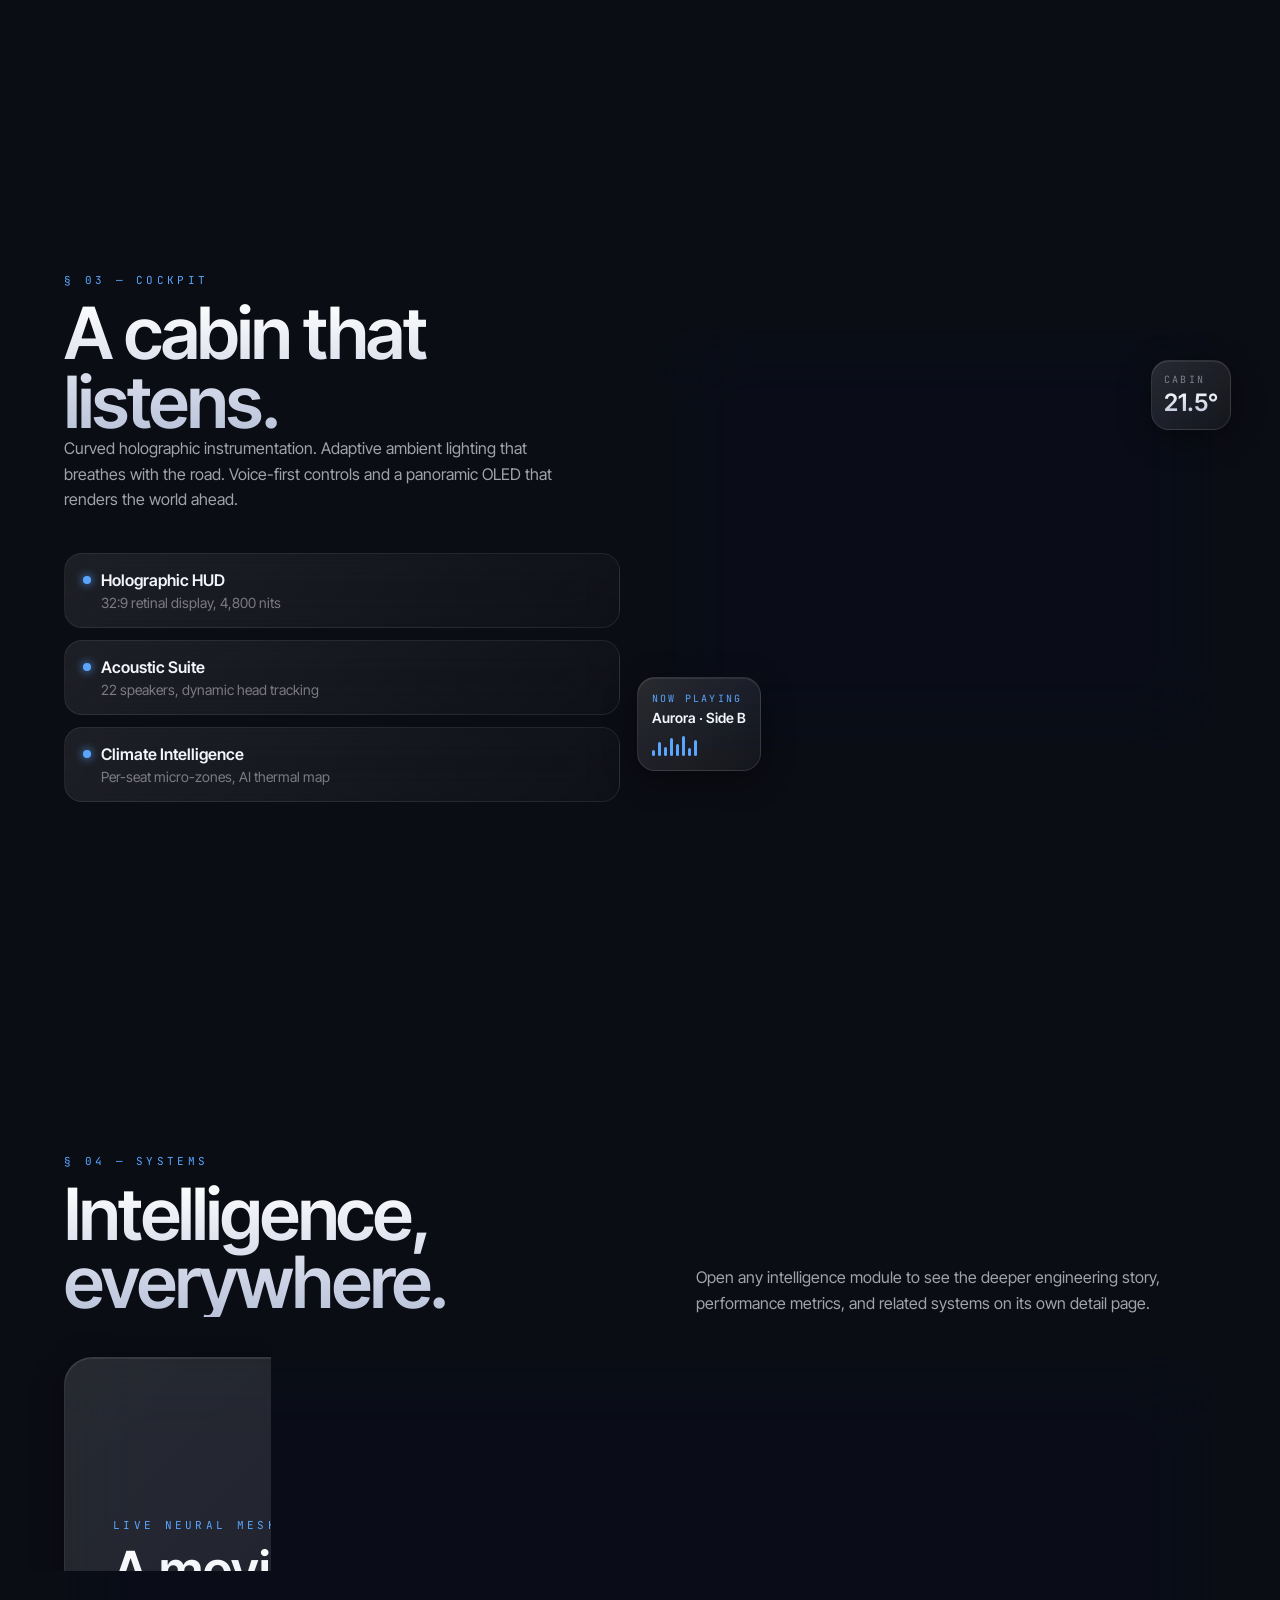
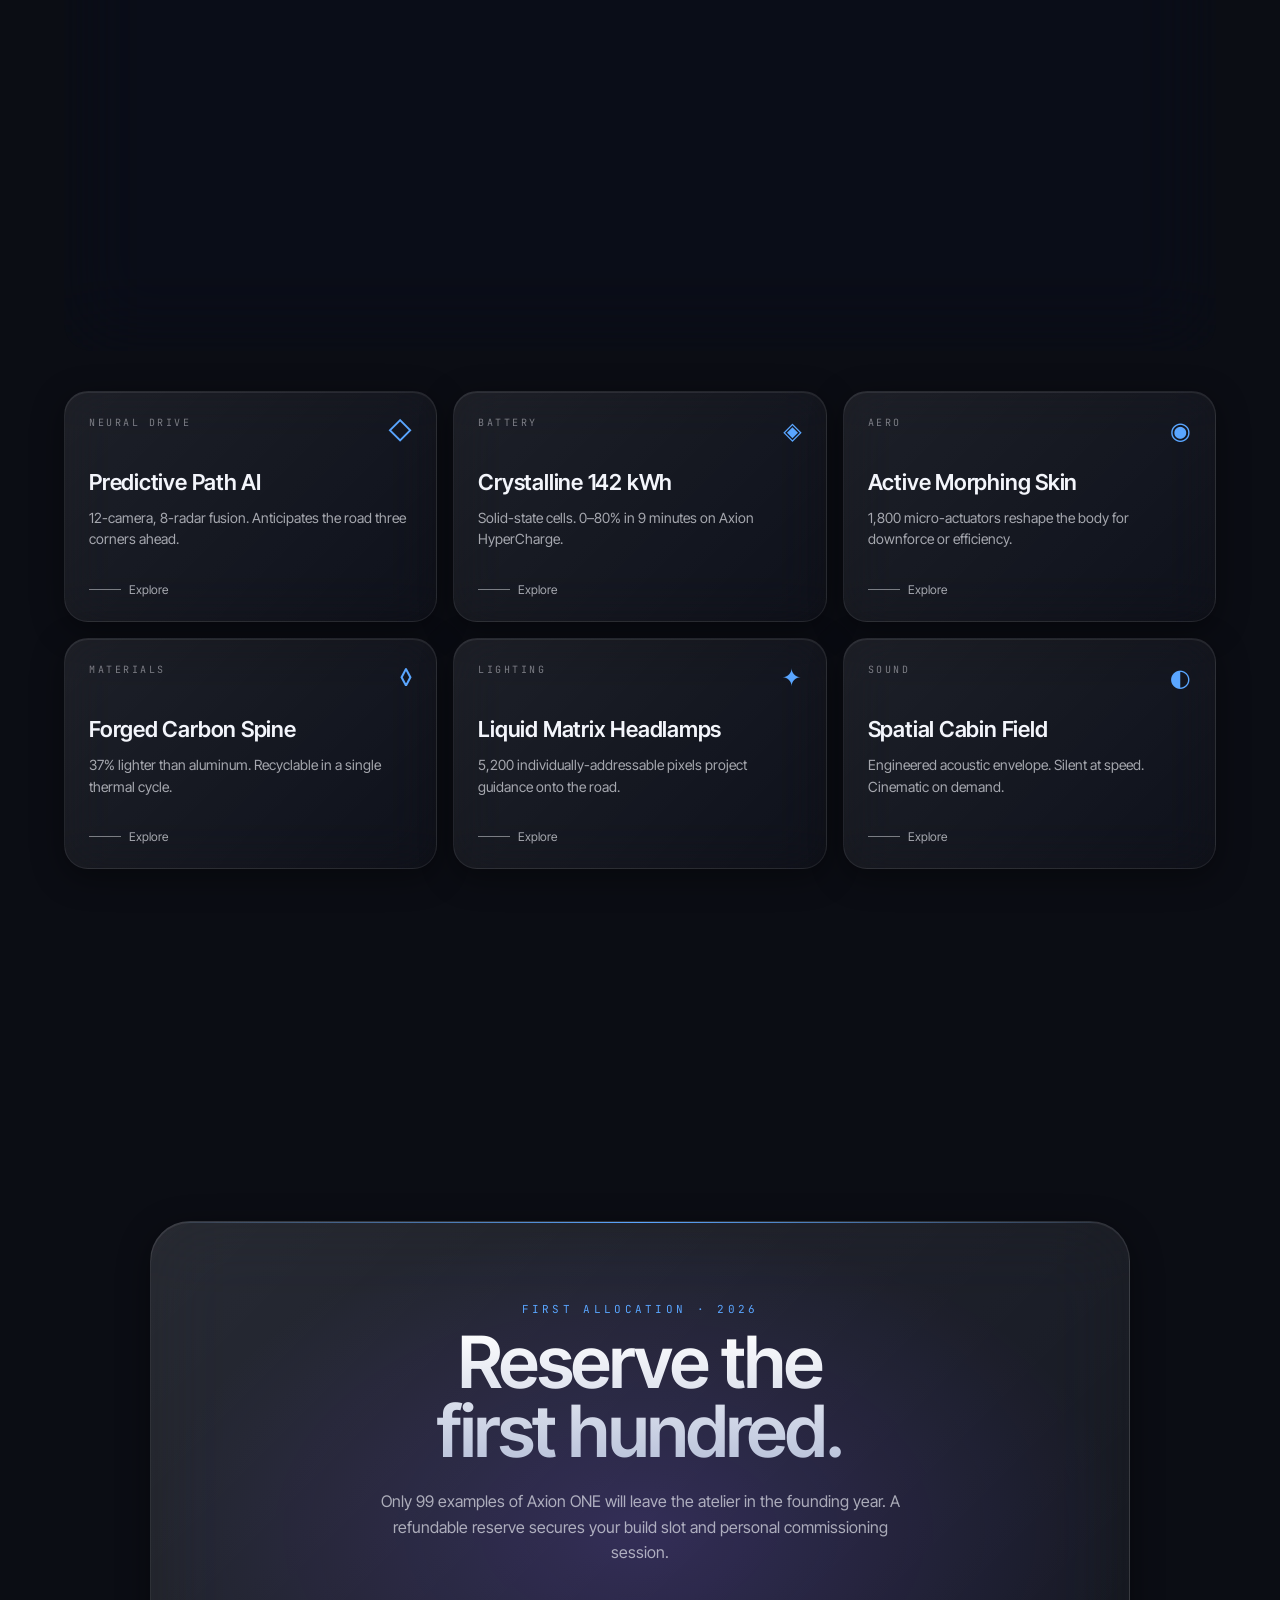
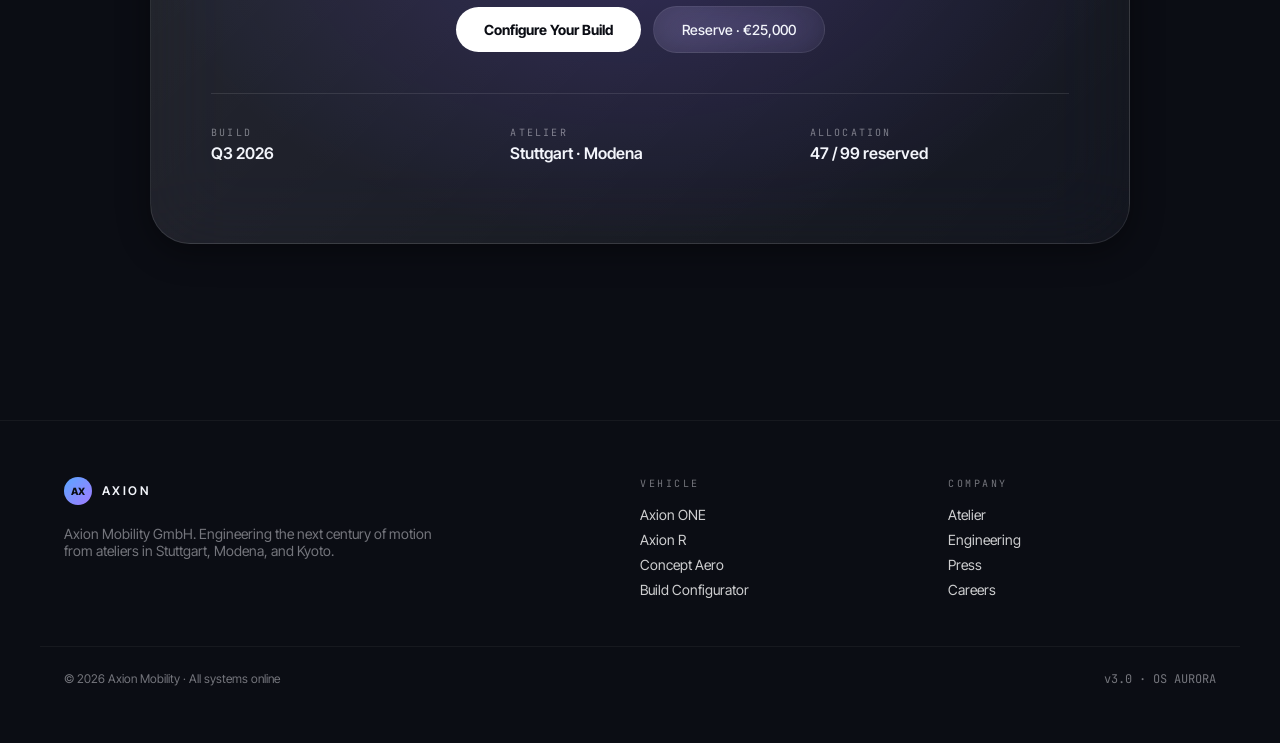
==== commit 13444519: "Update index.html" ====
--- a/index.html
+++ b/index.html
@@ -63,7 +63,7 @@
 <!-- Hero -->
 <section id="top" class="hero">
   <div class="hero-bg">
-    <img src="assets/hero-car.jpg" alt="Axion hypercar driving on coastal mountain road at blue hour" />
+    <video class="hero-bg-video" src="assets/hero-video.mp4" autoplay loop muted playsinline></video>
   </div>
   <div class="hero-overlay"></div>
   <div class="hero-streaks">
